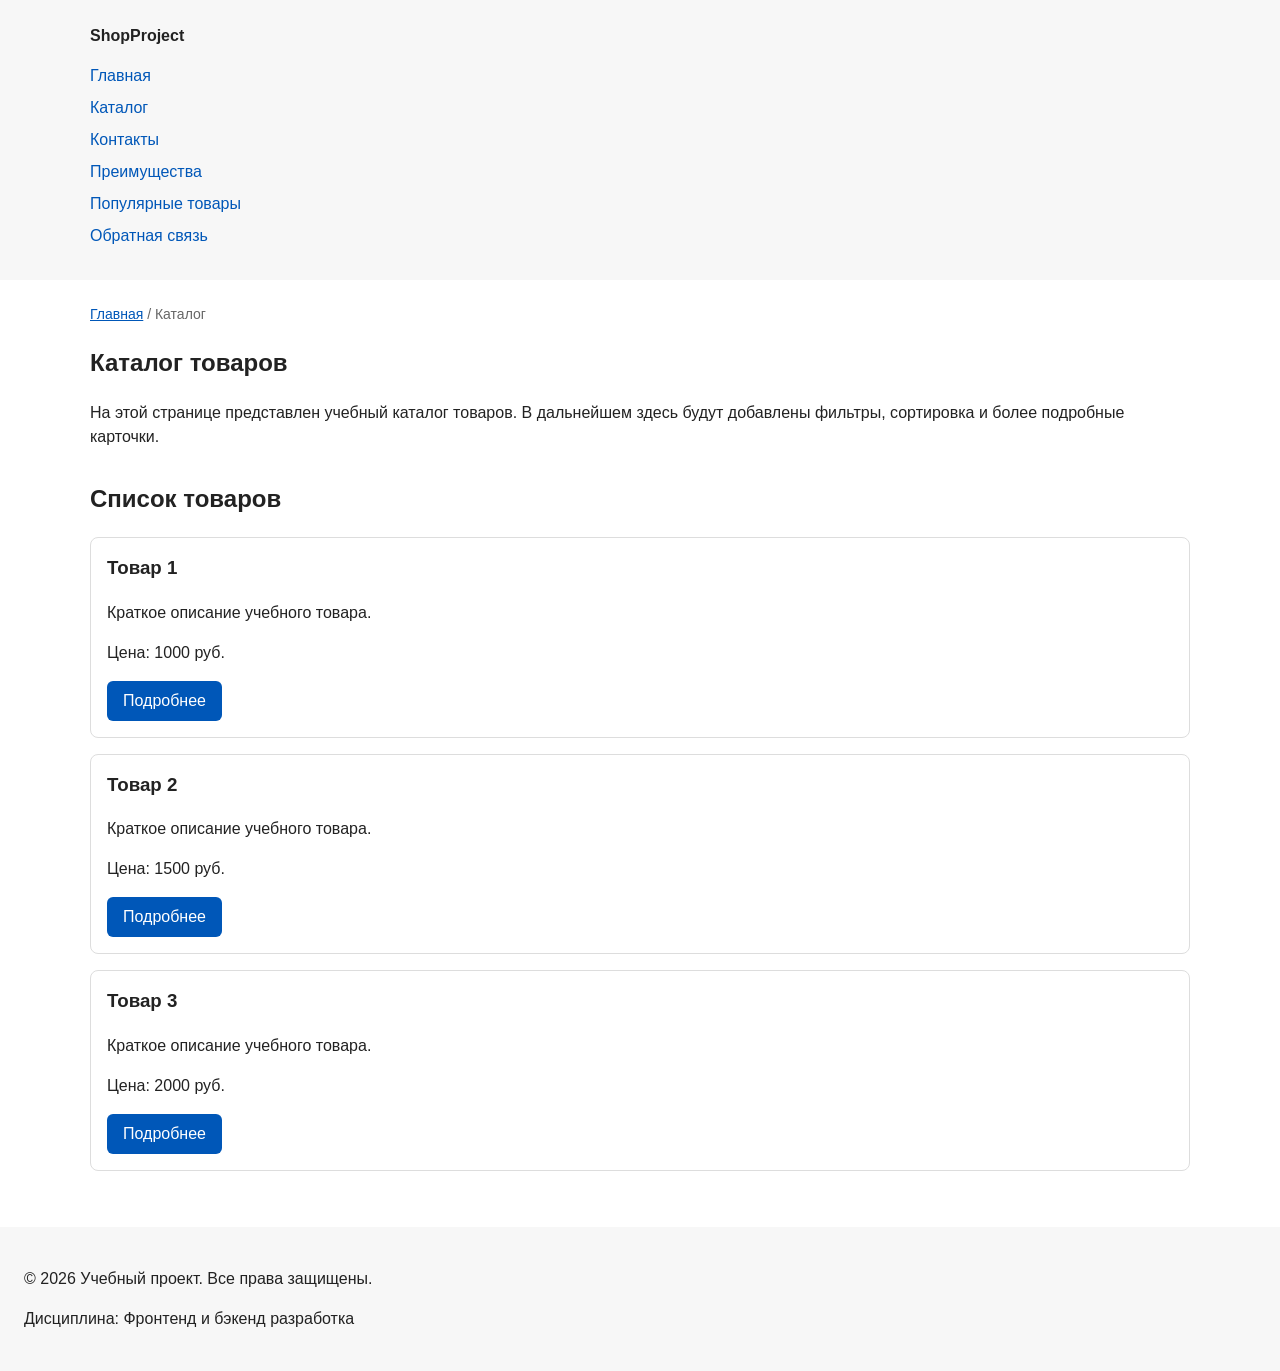
==== catalog.html @ a0bdad2a "feat: add multi-page structure navigation and anchors" ====
<!DOCTYPE html>
<html lang="ru">
<head>
  <meta charset="UTF-8">
  <meta name="viewport" content="width=device-width, initial-scale=1.0">
  <meta name="description" content="Каталог товаров учебного интернет-магазина.">
  <title>Каталог товаров — Учебный интернет-магазин</title>
  <link rel="stylesheet" href="css/style.css">
  <meta property="og:type" content="website">
    <meta property="og:title" content="Учебный интернет-магазин">
    <meta property="og:description" content="Учебный frontend-проект интернет-магазина.">
    <meta property="og:image" content="https://menvika.github.io/kr1-html-css-shop/images/сatalog.jpg">
</head>
<body>
  <header>

    <div class="site-header">
      <a class="site-logo" href="index.html">ShopProject</a>

      <nav class="site-nav" aria-label="Основная навигация">
        <ul class="site-nav__list">
          <li><a href="index.html">Главная</a></li>
          <li><a href="catalog.html">Каталог</a></li>
          <li><a href="contacts.html">Контакты</a></li>
          <li><a href="index.html#advantages">Преимущества</a></li>
          <li><a href="index.html#popular">Популярные товары</a></li>
          <li><a href="index.html#contacts">Обратная связь</a></li>
        </ul>
      </nav>
    </div>
  </header>

  <main>
    <nav class="breadcrumbs" aria-label="Хлебные крошки">
      <a href="index.html">Главная</a>
      <span>Каталог</span>
    </nav>

    <section class="section">
      <h1>Каталог товаров</h1>
      <p>
        На этой странице представлен учебный каталог товаров.
        В дальнейшем здесь будут добавлены фильтры, сортировка и более
        подробные карточки.
      </p>
    </section>

    <section class="section">
      <h2>Список товаров</h2>

      <article class="product-card">
        <h3>Товар 1</h3>
        <p>Краткое описание учебного товара.</p>
        <p>Цена: 1000 руб.</p>
        <a class="button" href="index.html#popular">Подробнее</a>
      </article>

      <article class="product-card">
        <h3>Товар 2</h3>
        <p>Краткое описание учебного товара.</p>
        <p>Цена: 1500 руб.</p>
        <a class="button" href="index.html#popular">Подробнее</a>
      </article>

      <article class="product-card">
        <h3>Товар 3</h3>
        <p>Краткое описание учебного товара.</p>
        <p>Цена: 2000 руб.</p>
        <a class="button" href="index.html#popular">Подробнее</a>
      </article>
    </section>
  </main>

  <footer>
    <p>&copy; 2026 Учебный проект. Все права защищены.</p>
    <p>Дисциплина: Фронтенд и бэкенд разработка</p>
  </footer>
</body>
</html>
---- css/style.css ----
/* ===============================
   1. Переменные проекта
   =============================== */
:root {
  /* Основные цвета проекта */
  --color-bg: #ffffff;
  --color-text: #222222;
  --color-muted: #666666;
  --color-primary: #0057b8;
  --color-primary-dark: #003f86;
  --color-border: #dddddd;
  --color-surface: #f7f7f7;
  --color-surface-accent: #eef5ff;
  --color-danger: #b00020;
  --color-success: #168a2f;
  --color-success-bg: #eefaf0;
  --color-white: #ffffff;

  /* Отступы */
  --space-xs: 4px;
  --space-sm: 8px;
  --space-md: 16px;
  --space-lg: 24px;
  --space-xl: 32px;

  /* Скругления */
  --radius-sm: 6px;
  --radius-md: 8px;
  --radius-lg: 12px;

  /* Размеры */
  --container-width: 1100px;
}

/* ===============================
   2. Базовые стили
   =============================== */

* {
  box-sizing: border-box;
}

body {
  margin: 0;
  font-family: Arial, sans-serif;
  line-height: 1.5;
  color: var(--color-text);
  background-color: var(--color-bg);
}

/* ===============================
   3. Общие элементы интерфейса
   =============================== */

a {
  color: var(--color-primary);
}

a:hover {
  color: var(--color-primary-dark);
}

a:focus-visible {
  outline: 2px solid var(--color-primary);
  outline-offset: 3px;
}

/* ===============================
   4. Компоненты страницы
   =============================== */

.hero {
  max-width: var(--container-width);
  margin: 0 auto var(--space-xl);
  padding: var(--space-xl) var(--space-lg);
  background-color: var(--color-surface-accent);
  border-radius: var(--radius-lg);
}

.section {
  max-width: var(--container-width);
  margin: 0 auto var(--space-xl);
}

.section h2 {
  margin-top: 0;
}

/* ===============================
   5. Форма и модальное окно
   =============================== */

.order-dialog {
  width: min(100% - 32px, 560px);
  padding: var(--space-lg);
  border: none;
  border-radius: var(--radius-lg);
}

.order-dialog::backdrop {
  background-color: rgba(0, 0, 0, 0.5);
}

.form-field {
  margin-bottom: var(--space-md);
}

.form-field label {
  display: block;
  margin-bottom: var(--space-xs);
}

.form-field input,
.form-field select,
.form-field textarea {
  width: 100%;
  padding: 10px 12px;
  border: 1px solid var(--color-border);
  border-radius: var(--radius-sm);
  font: inherit;
}

.form-field input[type="checkbox"] {
  width: auto;
}

.form-field small {
  display: block;
  margin-top: var(--space-xs);
  color: var(--color-muted);
}

* {
  box-sizing: border-box;
}

header,
main,
footer {
  padding: var(--space-lg);
}

header {
  background-color: var(--color-surface);
}

footer {
  background-color: var(--color-surface);
}

/*
  Ограничиваем ширину содержимого шапки,
  чтобы оно не растягивалось слишком сильно на широких экранах.
*/
.site-header {
  max-width: 1100px;
  margin: 0 auto;
}

/*
  Оформляем текстовый логотип.
*/
.site-logo {
  font-weight: bold;
  text-decoration: none;
  color: #222222;
}

/*
  Убираем стандартные отступы и маркеры списка навигации.
*/
.site-nav__list {
  padding: 0;
  margin: 16px 0 0;
  list-style: none;
}

/*
  Добавляем расстояние между пунктами меню.
*/
.site-nav__list li {
  margin-bottom: 8px;
}

/*
  Оформляем ссылки меню.
*/
.site-nav__list a {
  color: #0057b8;
  text-decoration: none;
}

/*
  При наведении мыши подчёркиваем ссылку.
  Подробно состояния интерфейса будут рассмотрены в практической работе 1.7.
*/
.site-nav__list a:hover {
  text-decoration: underline;
}
/*
  Hero-блок — первый крупный блок страницы.
  Он визуально отделяется от остальных разделов фоном и отступами.
*/
.hero {
  max-width: 1100px;
  margin: 0 auto 32px;
  padding: 32px 20px;
  background-color: #eef5ff;
  border-radius: 12px;
}

/*
  Общий класс для разделов страницы.
*/
.section {
  max-width: 1100px;
  margin: 0 auto 32px;
}

/*
  Убираем лишний верхний отступ у заголовков разделов.
*/
.section h2 {
  margin-top: 0;
}
/*
  Карточка товара — самостоятельный блок.
  На следующих занятиях карточки будут доработаны и выстроены в сетку.
*/
.product-card {
  margin-bottom: var(--space-md);
  padding: var(--space-md);
  border: 1px solid var(--color-border);
  border-radius: var(--radius-md);
  background-color: var(--color-bg);
}

.product-card:hover {
  border-color: var(--color-primary);
}

.product-card h3 {
  margin-top: 0;
}

/*
  Пока это обычная ссылка, но визуально она оформляется как кнопка.
*/
.button {
  display: inline-block;
  padding: var(--space-sm) var(--space-md);
  color: var(--color-white);
  background-color: var(--color-primary);
  text-decoration: none;
  border: none;
  border-radius: var(--radius-sm);
  cursor: pointer;
}

.button:hover {
  background-color: var(--color-primary-dark);
}

.button:focus-visible {
  outline: 2px solid var(--color-primary);
  outline-offset: 3px;
}

.button:disabled {
  opacity: 0.6;
  cursor: not-allowed;
}

/*
  Дополнительный информационный блок.
*/
.aside-info {
  max-width: var(--container-width);
  margin: 0 auto var(--space-xl);
  padding: var(--space-md);
  border-left: 4px solid var(--color-primary);
  background-color: var(--color-surface);
}


/*
  Видимый фокус для клавиатурной навигации.
*/
.form-field input:hover,
.form-field select:hover,
.form-field textarea:hover {
  border-color: var(--color-primary);
}

.form-field input:focus-visible,
.form-field select:focus-visible,
.form-field textarea:focus-visible,
.form-actions button:focus-visible {
  outline: 2px solid var(--color-primary);
  outline-offset: 3px;
}

[aria-invalid="true"] {
  border-color: var(--color-danger);
}

/*
  Кнопки формы.
*/
.form-actions {
  display: flex;
  gap: 12px;
  margin-top: 20px;
}

/*
  Сообщение об успешной отправке.
*/
.success-message {
  max-width: var(--container-width);
  margin: var(--space-lg) auto;
  padding: var(--space-md);
  border-left: 4px solid var(--color-success);
  background-color: var(--color-success-bg);
}
.breadcrumbs {
  max-width: var(--container-width);
  margin: 0 auto var(--space-md);
  font-size: 14px;
  color: var(--color-muted);
}

.breadcrumbs a {
  color: var(--color-primary);
}

.breadcrumbs span::before {
  content: " / ";
  color: var(--color-muted);
}
html {
  scroll-behavior: smooth;
}
:target {
  outline: 2px dashed var(--color-primary);
  outline-offset: 4px;
}
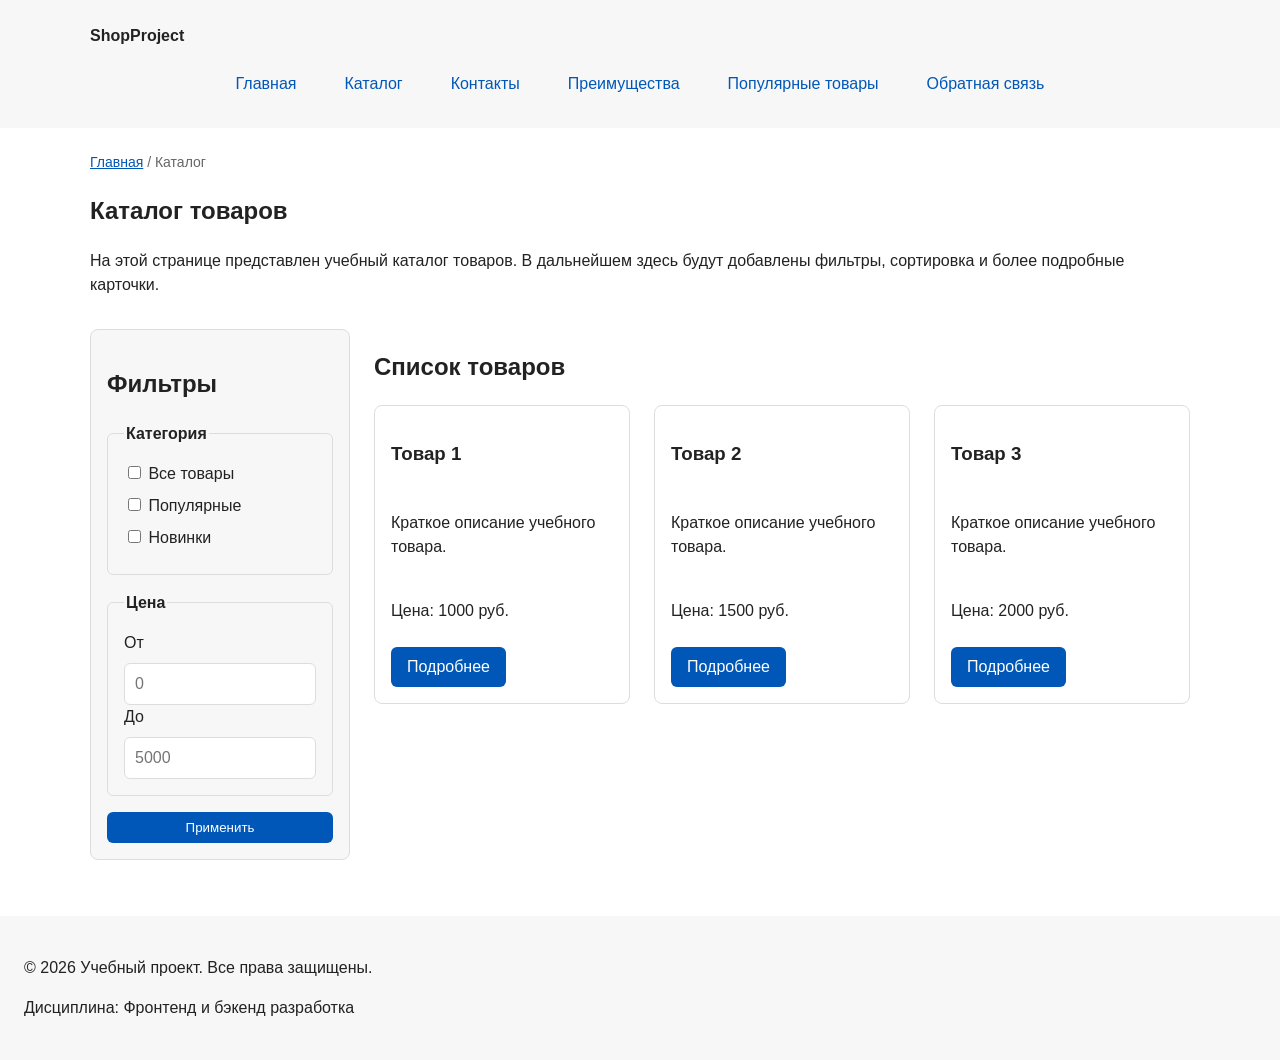
==== commit 961ada34: "feat: add flex navigation and grid catalog layout" ====
--- a/catalog.html
+++ b/catalog.html
@@ -7,13 +7,12 @@
   <title>Каталог товаров — Учебный интернет-магазин</title>
   <link rel="stylesheet" href="css/style.css">
   <meta property="og:type" content="website">
-    <meta property="og:title" content="Учебный интернет-магазин">
-    <meta property="og:description" content="Учебный frontend-проект интернет-магазина.">
-    <meta property="og:image" content="https://menvika.github.io/kr1-html-css-shop/images/сatalog.jpg">
+  <meta property="og:title" content="Учебный интернет-магазин">
+  <meta property="og:description" content="Учебный frontend-проект интернет-магазина.">
+  <meta property="og:image" content="https://menvika.github.io/kr1-html-css-shop/images/сatalog.jpg">
 </head>
 <body>
   <header>
-
     <div class="site-header">
       <a class="site-logo" href="index.html">ShopProject</a>
 
@@ -45,29 +44,70 @@
       </p>
     </section>
 
-    <section class="section">
-      <h2>Список товаров</h2>
+    <section class="catalog-layout">
+      <aside class="catalog-filters">
+        <h2>Фильтры</h2>
 
-      <article class="product-card">
-        <h3>Товар 1</h3>
-        <p>Краткое описание учебного товара.</p>
-        <p>Цена: 1000 руб.</p>
-        <a class="button" href="index.html#popular">Подробнее</a>
-      </article>
+        <form class="filters-form" action="#" method="get">
+          <fieldset>
+            <legend>Категория</legend>
 
-      <article class="product-card">
-        <h3>Товар 2</h3>
-        <p>Краткое описание учебного товара.</p>
-        <p>Цена: 1500 руб.</p>
-        <a class="button" href="index.html#popular">Подробнее</a>
-      </article>
+            <label>
+              <input type="checkbox" name="category" value="all">
+              Все товары
+            </label>
 
-      <article class="product-card">
-        <h3>Товар 3</h3>
-        <p>Краткое описание учебного товара.</p>
-        <p>Цена: 2000 руб.</p>
-        <a class="button" href="index.html#popular">Подробнее</a>
-      </article>
+            <label>
+              <input type="checkbox" name="category" value="popular">
+              Популярные
+            </label>
+
+            <label>
+              <input type="checkbox" name="category" value="new">
+              Новинки
+            </label>
+          </fieldset>
+
+          <fieldset>
+            <legend>Цена</legend>
+
+            <label for="price-from">От</label>
+            <input id="price-from" name="price-from" type="number" min="0" placeholder="0">
+
+            <label for="price-to">До</label>
+            <input id="price-to" name="price-to" type="number" min="0" placeholder="5000">
+          </fieldset>
+
+          <button class="button" type="submit">Применить</button>
+        </form>
+      </aside>
+
+      <section class="catalog-products">
+        <h2>Список товаров</h2>
+
+        <div class="products-grid">
+          <article class="product-card">
+            <h3>Товар 1</h3>
+            <p>Краткое описание учебного товара.</p>
+            <p>Цена: 1000 руб.</p>
+            <a class="button" href="index.html#popular">Подробнее</a>
+          </article>
+
+          <article class="product-card">
+            <h3>Товар 2</h3>
+            <p>Краткое описание учебного товара.</p>
+            <p>Цена: 1500 руб.</p>
+            <a class="button" href="index.html#popular">Подробнее</a>
+          </article>
+
+          <article class="product-card">
+            <h3>Товар 3</h3>
+            <p>Краткое описание учебного товара.</p>
+            <p>Цена: 2000 руб.</p>
+            <a class="button" href="index.html#popular">Подробнее</a>
+          </article>
+        </div>
+      </section>
     </section>
   </main>
 
@@ -76,4 +116,4 @@
     <p>Дисциплина: Фронтенд и бэкенд разработка</p>
   </footer>
 </body>
-</html>
+</html>
--- a/css/style.css
+++ b/css/style.css
@@ -170,24 +170,27 @@
   Убираем стандартные отступы и маркеры списка навигации.
 */
 .site-nav__list {
+  display: flex;
+  flex-wrap: wrap;
+  justify-content: center;
+  align-items: center;
+  gap: var(--space-md);
   padding: 0;
-  margin: 16px 0 0;
+  margin: var(--space-md) 0 0;
   list-style: none;
 }
 
-/*
-  Добавляем расстояние между пунктами меню.
-*/
-.site-nav__list li {
-  margin-bottom: 8px;
-}
-
-/*
-  Оформляем ссылки меню.
-*/
 .site-nav__list a {
-  color: #0057b8;
+  display: inline-block;
+  padding: var(--space-sm) var(--space-md);
+  color: var(--color-primary);
   text-decoration: none;
+  border-radius: var(--radius-sm);
+}
+
+.site-nav__list a:hover {
+  color: var(--color-white);
+  background-color: var(--color-primary);
 }
 
 /*
@@ -225,22 +228,21 @@
 }
 /*
   Карточка товара — самостоятельный блок.
-  На следующих занятиях карточки будут доработаны и выстроены в сетку.
 */
 .product-card {
-  margin-bottom: var(--space-md);
+  display: flex;
+  flex-direction: column;
+  gap: var(--space-sm);
+  margin-bottom: 0;
   padding: var(--space-md);
   border: 1px solid var(--color-border);
   border-radius: var(--radius-md);
   background-color: var(--color-bg);
 }
 
-.product-card:hover {
-  border-color: var(--color-primary);
-}
-
-.product-card h3 {
-  margin-top: 0;
+.product-card .button {
+  margin-top: auto;
+  align-self: flex-start;
 }
 
 /*
@@ -345,6 +347,57 @@
   outline: 2px dashed var(--color-primary);
   outline-offset: 4px;
 }
-
-
-
+.products-grid {
+  display: grid;
+  grid-template-columns: repeat(3, 1fr);
+  gap: var(--space-lg);
+}
+.catalog-layout {
+  max-width: var(--container-width);
+  margin: 0 auto var(--space-xl);
+  display: grid;
+  grid-template-columns: 260px 1fr;
+  grid-template-areas: "filters products";
+  gap: var(--space-lg);
+}
+
+.catalog-filters {
+  grid-area: filters;
+  padding: var(--space-md);
+  border: 1px solid var(--color-border);
+  border-radius: var(--radius-md);
+  background-color: var(--color-surface);
+}
+
+.catalog-products {
+  grid-area: products;
+}
+
+.filters-form {
+  display: grid;
+  gap: var(--space-md);
+}
+
+.filters-form fieldset {
+  margin: 0;
+  padding: var(--space-md);
+  border: 1px solid var(--color-border);
+  border-radius: var(--radius-sm);
+}
+
+.filters-form legend {
+  font-weight: 700;
+}
+
+.filters-form label {
+  display: block;
+  margin-bottom: var(--space-sm);
+}
+
+.filters-form input[type="number"] {
+  width: 100%;
+  padding: 8px 10px;
+  border: 1px solid var(--color-border);
+  border-radius: var(--radius-sm);
+  font: inherit;
+}
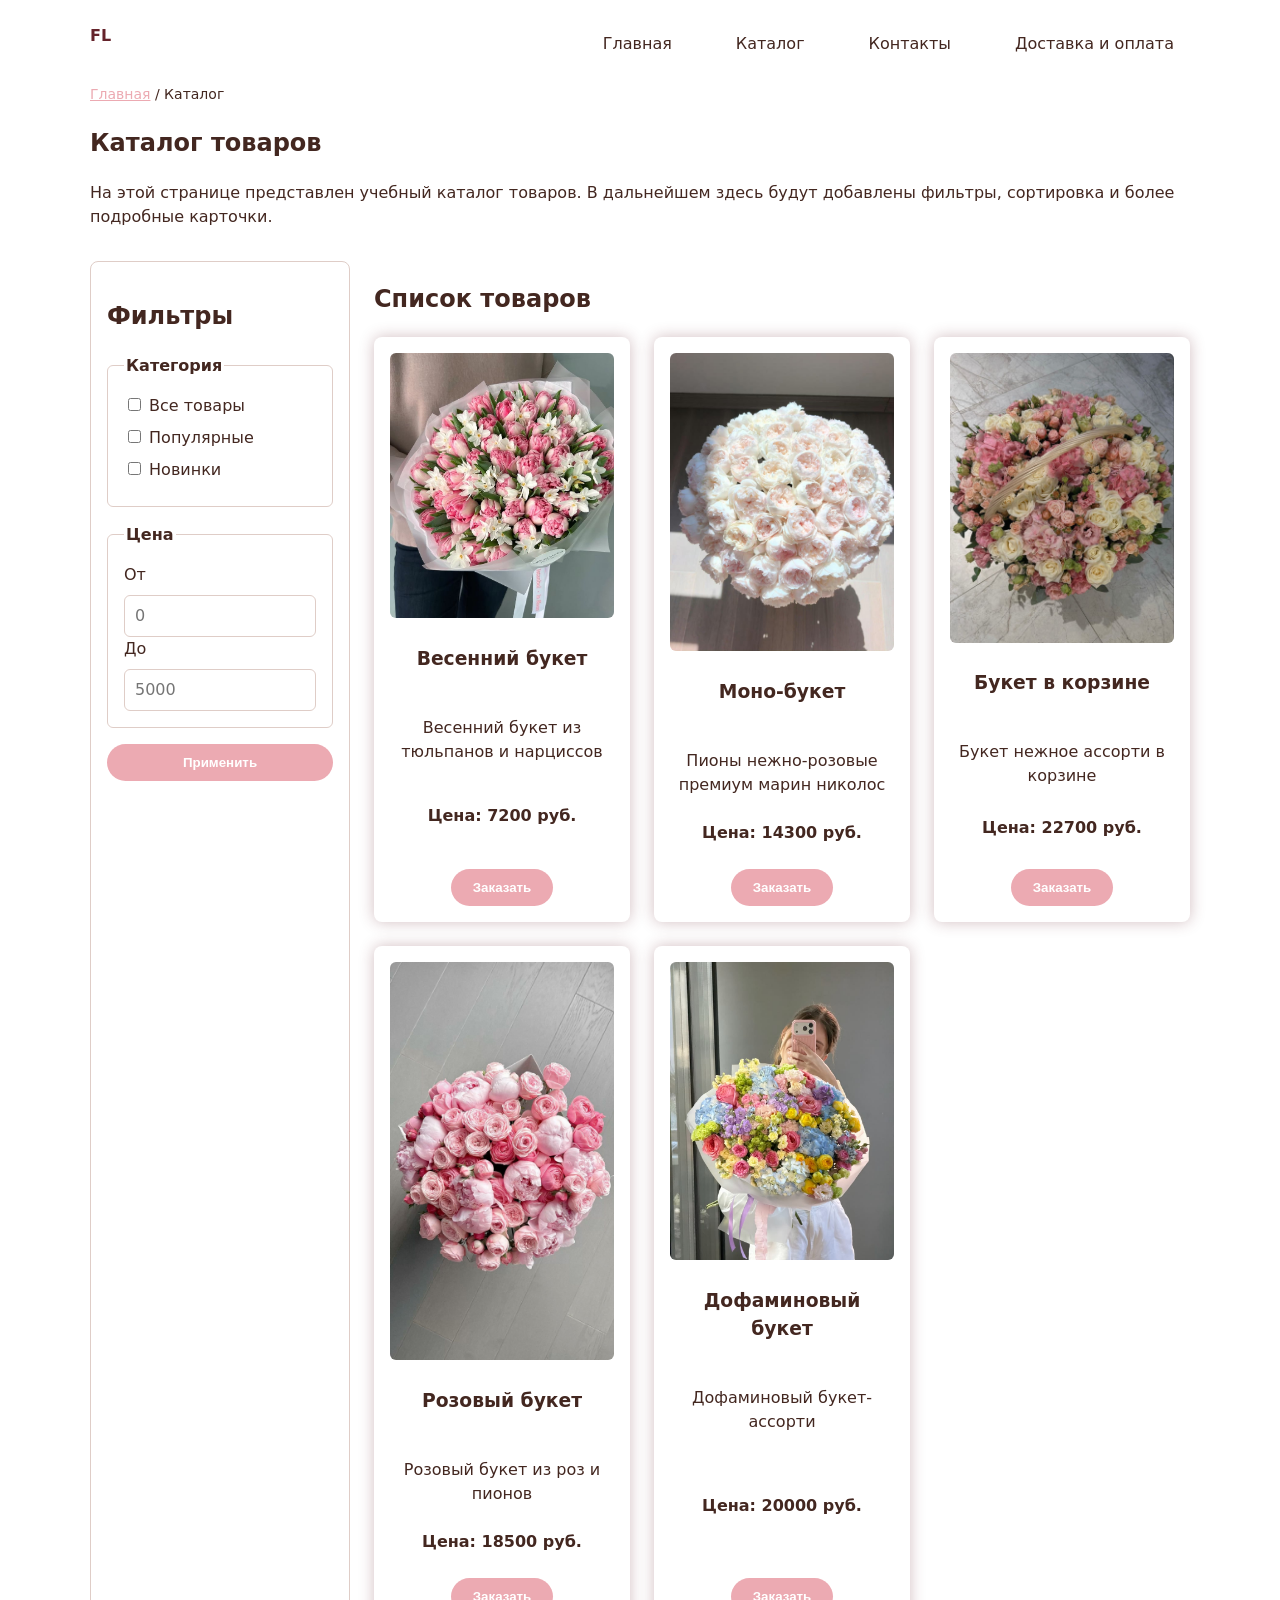
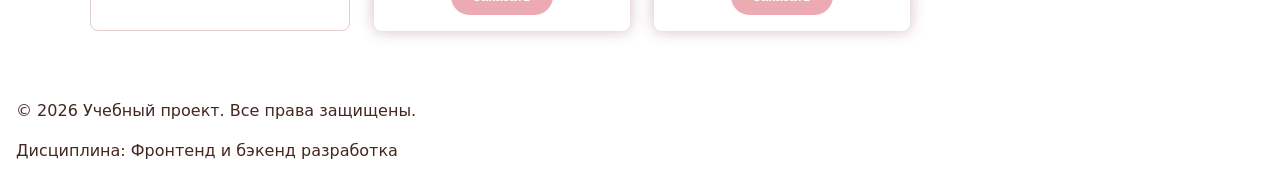
==== commit 91ef1b23: "1 часть дополнений к проекту" ====
--- a/catalog.html
+++ b/catalog.html
@@ -14,19 +14,16 @@
 <body>
   <header>
     <div class="site-header">
-      <a class="site-logo" href="index.html">ShopProject</a>
-
-      <nav class="site-nav" aria-label="Основная навигация">
-        <ul class="site-nav__list">
-          <li><a href="index.html">Главная</a></li>
-          <li><a href="catalog.html">Каталог</a></li>
-          <li><a href="contacts.html">Контакты</a></li>
-          <li><a href="index.html#advantages">Преимущества</a></li>
-          <li><a href="index.html#popular">Популярные товары</a></li>
-          <li><a href="index.html#contacts">Обратная связь</a></li>
-        </ul>
-      </nav>
-    </div>
+        <nav class="site-nav" aria-label="Основная навигация">
+          <a class="site-logo" href="index.html">FL</a>
+          <ul class="site-nav__list">  
+            <li><a href="index.html">Главная</a></li>
+            <li><a href="catalog.html">Каталог</a></li>
+            <li><a href="contacts.html">Контакты</a></li>
+            <li><a href="dostav.html">Доставка и оплата</a></li>
+          </ul>
+        </nav>
+      </div>
   </header>
 
   <main>
@@ -87,24 +84,53 @@
 
         <div class="products-grid">
           <article class="product-card">
-            <h3>Товар 1</h3>
-            <p>Краткое описание учебного товара.</p>
-            <p>Цена: 1000 руб.</p>
-            <a class="button" href="index.html#popular">Подробнее</a>
+            <img src="images/fl1.jpg" class="product-card__image">
+            <h3>Весенний букет</h3>
+            <p>Весенний букет из тюльпанов и нарциссов</p>
+            <p class="product-price">Цена: 7200 руб.</p>
+            <button class="button product-card__button" type="button" data-product="Товар 1">
+              Заказать
+            </button>
           </article>
 
           <article class="product-card">
-            <h3>Товар 2</h3>
-            <p>Краткое описание учебного товара.</p>
-            <p>Цена: 1500 руб.</p>
-            <a class="button" href="index.html#popular">Подробнее</a>
+            <img src="images/fl2.jpg" class="product-card__image">
+            <h3>Моно-букет</h3>
+            <p>Пионы нежно-розовые премиум марин николос</p>
+            <p class="product-price">Цена: 14300 руб.</p>
+            <button class="button product-card__button" type="button" data-product="Товар 2">
+              Заказать
+            </button>
           </article>
 
           <article class="product-card">
-            <h3>Товар 3</h3>
-            <p>Краткое описание учебного товара.</p>
-            <p>Цена: 2000 руб.</p>
-            <a class="button" href="index.html#popular">Подробнее</a>
+            <img src="images/fl3.jpg" class="product-card__image">
+            <h3>Букет в  корзине</h3>
+            <p>Букет нежное ассорти в корзине</p>
+            <p class="product-price">Цена: 22700 руб.</p>
+            <button class="button product-card__button" type="button" data-product="Товар 3">
+              Заказать
+            </button>
+          </article>
+
+          <article class="product-card">
+            <img src="images/fl4.jpg" class="product-card__image">
+            <h3>Розовый букет</h3>
+            <p>Розовый букет из роз и пионов</p>
+            <p class="product-price">Цена: 18500 руб.</p>
+            <button class="button product-card__button" type="button" data-product="Товар 4">
+              Заказать
+            </button>
+          </article>
+
+          <article class="product-card">
+            <img src="images/fl5.jpg" class="product-card__image">
+            <h3>Дофаминовый букет</h3>
+            <p>Дофаминовый букет-ассорти</p>
+            <p class="product-price">Цена: 20000 руб.</p>
+            <button class="button product-card__button" type="button" data-product="Товар 3">
+              Заказать
+            </button>
           </article>
         </div>
       </section>
--- a/css/style.css
+++ b/css/style.css
@@ -1,20 +1,23 @@
+
 /* ===============================
    1. Переменные проекта
    =============================== */
+
 :root {
   /* Основные цвета проекта */
   --color-bg: #ffffff;
-  --color-text: #222222;
-  --color-muted: #666666;
-  --color-primary: #0057b8;
-  --color-primary-dark: #003f86;
-  --color-border: #dddddd;
-  --color-surface: #f7f7f7;
+  --color-text: #432720;
+  --color-black: #000000;
+  --color-primary: #ecaab2;
+  --color-primary-dark: #65232b;
+  --color-border: #dfcdc7;
+  --color-surface: #ffffff;
   --color-surface-accent: #eef5ff;
-  --color-danger: #b00020;
-  --color-success: #168a2f;
+  --color-danger: #7e212c;
+  --color-success: #4cab60;
   --color-success-bg: #eefaf0;
   --color-white: #ffffff;
+  --color-ivory: #f8e5d7;
 
   /* Отступы */
   --space-xs: 4px;
@@ -32,6 +35,7 @@
   --container-width: 1100px;
 }
 
+
 /* ===============================
    2. Базовые стили
    =============================== */
@@ -42,12 +46,18 @@
 
 body {
   margin: 0;
-  font-family: Arial, sans-serif;
+  font-family: 'Montserrat', system-ui, -apple-system, 'Segoe UI', Roboto,
+    'Helvetica Neue', Arial, sans-serif;
   line-height: 1.5;
   color: var(--color-text);
   background-color: var(--color-bg);
 }
 
+html {
+  scroll-behavior: smooth;
+}
+
+
 /* ===============================
    3. Общие элементы интерфейса
    =============================== */
@@ -65,17 +75,252 @@
   outline-offset: 3px;
 }
 
-/* ===============================
-   4. Компоненты страницы
+
+/* ===============================
+   4. Шапка сайта
+   =============================== */
+
+header,
+footer {
+  padding: var(--space-md);
+}
+
+header {
+  background-color: var(--color-surface);
+}
+
+footer {
+  background-color: var(--color-surface);
+}
+
+.site-header {
+  max-width: 1100px;
+  margin: 0 auto;
+}
+
+.site-logo {
+  font-weight: bold;
+  text-decoration: none;
+  color: var(--color-primary-dark);
+  float: left;
+}
+
+.site-nav__list {
+  display: flex;
+  flex-wrap: wrap;
+  justify-content: right;
+  align-items: center;
+  gap: var(--space-xl);
+  padding: 0;
+  margin: var(--space-sm) 0 0;
+  list-style: none;
+}
+
+.site-nav__list a {
+  display: inline-block;
+  padding: var(--space-sm) var(--space-md);
+  color: var(--color-text);
+  text-decoration: none;
+  border-radius: var(--radius-sm);
+}
+
+.site-nav__list a:hover {
+  color: var(--color-primary-dark);
+  background-color: var(--color-white);
+}
+
+
+/* ===============================
+   5. Основной контент
+   =============================== */
+
+main {
+  padding: var(--space-xs);
+}
+
+
+/* ===============================
+   6. Hero-блок с фотографией
    =============================== */
 
 .hero {
   max-width: var(--container-width);
   margin: 0 auto var(--space-xl);
-  padding: var(--space-xl) var(--space-lg);
-  background-color: var(--color-surface-accent);
+  padding: 0;
   border-radius: var(--radius-lg);
 }
+.hero-title {
+  font-weight: bold;
+}
+.hero-links {
+  margin-top: var(--space-md);
+}
+
+.hero-image {
+  position: relative;
+  max-width: var(--container-width);
+  min-height: clamp(320px, 45vh, 600px);
+  background-image: url('../images/flowers.jpg');
+  background-repeat: no-repeat;
+  background-position: center;
+  background-size: cover;
+  border-radius: var(--radius-lg);
+  display: flex;
+  align-items: center;
+  justify-content: flex-start;
+  padding: clamp(12px, 4vw, var(--space-xl));
+  overflow: hidden;
+}
+
+/* Затемнение фотографии */
+.hero-image::before {
+  content: "";
+  position: absolute;
+  inset: 0;
+
+  background: linear-gradient(
+    90deg,
+    rgba(67, 39, 32, 0.55) 0%,
+    rgba(67, 39, 32, 0.25) 45%,
+    rgba(67, 39, 32, 0.05) 100%
+  );
+
+  border-radius: var(--radius-lg);
+}
+
+
+/* ===============================
+   7. Текст на фотографии
+   =============================== */
+
+.hero-content {
+  position: relative;
+  z-index: 1;
+  max-width: clamp(220px, 45%, 560px);
+  padding: clamp(12px, 3vw, 32px);
+
+  text-align: left;
+  color: var(--color-white);
+
+  background: rgba(67, 39, 32, 0.65);
+
+  backdrop-filter: blur(6px);
+
+  border-left: 4px solid var(--color-primary);
+  border-radius: 0 var(--radius-lg) var(--radius-lg) 0;
+
+  box-shadow: 0 12px 35px rgba(0, 0, 0, 0.2);
+}
+
+.hero-content h1 {
+  margin: 0 0 16px;
+
+  font-size: 42px;
+  line-height: 1.15;
+  font-weight: 700;
+}
+
+.hero-content p {
+  margin: 0 0 20px;
+
+  font-size: 16px;
+  line-height: 1.6;
+
+  color: rgba(255, 255, 255, 0.9);
+}
+
+/* Paragraph inside the positioned hero description (if used) */
+.hero-desc p {
+  margin: 0;
+  line-height: 1.35;
+  font-size: clamp(13px, 1.1vw, 15px);
+}
+
+
+/* Навигационные ссылки на фотографии */
+
+.hero-content ul {
+  display: flex;
+  flex-wrap: wrap;
+
+  gap: 8px;
+
+  padding: 0;
+  margin: 0 0 20px;
+
+  list-style: none;
+}
+
+.hero-content li {
+  margin: 0;
+}
+
+.hero-content li a {
+  display: inline-block;
+
+  padding: 7px 12px;
+
+  color: var(--color-white);
+  background: rgba(255, 255, 255, 0.15);
+
+  border: 1px solid rgba(255, 255, 255, 0.3);
+  border-radius: 20px;
+
+  text-decoration: none;
+  font-size: 13px;
+
+  transition: 0.2s;
+}
+
+.hero-content li a:hover {
+  background: var(--color-primary);
+  color: var(--color-white);
+}
+
+
+/* ===============================
+   8. Кнопка
+   =============================== */
+
+.button {
+  display: inline-block;
+
+  padding: 11px 22px;
+
+  color: var(--color-white);
+  background-color: var(--color-primary);
+
+  text-decoration: none;
+
+  border: none;
+  border-radius: 20px;
+
+  cursor: pointer;
+
+  font-weight: 600;
+
+  transition: 0.2s;
+}
+
+.button:hover {
+  background-color: var(--color-primary-dark);
+  color: var(--color-white);
+}
+
+.button:focus-visible {
+  outline: 2px solid var(--color-primary);
+  outline-offset: 3px;
+}
+
+.button:disabled {
+  opacity: 0.6;
+  cursor: not-allowed;
+}
+
+
+/* ===============================
+   9. Общие разделы
+   =============================== */
 
 .section {
   max-width: var(--container-width);
@@ -86,13 +331,154 @@
   margin-top: 0;
 }
 
-/* ===============================
-   5. Форма и модальное окно
+/* Стили для списка преимуществ: кастомные круглые маркеры */
+.advantages-list {
+  list-style: none;
+  padding: 0;
+  margin: 0;
+  font-size: large;
+}
+
+.advantages-list li {
+  position: relative;
+  padding-left: 28px;
+  margin-bottom: var(--space-sm);
+}
+
+.advantages-list li::before {
+  content: "";
+  position: absolute;
+  left: 0;
+  top: 50%;
+  transform: translateY(-50%);
+  width: 12px;
+  height: 12px;
+  border-radius: 50%;
+  background: var(--color-primary);
+  box-shadow: 0 2px 6px rgba(102, 34, 40, 0.18);
+}
+
+
+/* ===============================
+   10. Карточки товаров
+   =============================== */
+
+.product-card {
+  display: flex;
+  flex-direction: column;
+
+  gap: var(--space-sm);
+
+  margin-bottom: 0;
+  padding: var(--space-md);
+
+  border-radius: var(--radius-md);
+
+  box-shadow: 0 0 15px #65232b4b;
+
+  background-color: var(--color-bg);
+
+  text-align: center;
+}
+.product-price {
+  font-weight: bold;
+  margin-top: auto;
+}
+
+.product-card .button {
+  margin-top: auto;
+  align-self: center;
+  text-align: center;
+  font-weight: bold;
+}
+
+
+/* ===============================
+   11. Сетка товаров
+   =============================== */
+
+.products-grid {
+  display: grid;
+  grid-template-columns: repeat(3, 1fr);
+  gap: var(--space-lg);
+}
+
+/* ===============================
+   11.1. Изображения — адаптивность и обрезка
+   =============================== */
+
+/* Общие правила для всех img */
+img {
+  max-width: 100%;
+  height: auto;
+  display: block;
+}
+
+/* Для картинок карточек товаров: фиксированная область с обрезкой */
+.product-card img {
+  width: 100%;
+  height: 220px;
+  object-fit: cover;
+  border-radius: calc(var(--radius-md) - 2px);
+}
+
+/* Для миниатюр в каталоге */
+.catalog-products img,
+.catalog-filters img {
+  width: 100%;
+  height: auto;
+  object-fit: cover;
+}
+
+/* Если на hero используется <img> вместо background-image */
+.hero-image img {
+  width: 100%;
+  height: 100%;
+  object-fit: cover;
+  display: block;
+}
+
+@media (max-width: 900px) {
+  .product-card img {
+    height: 180px;
+  }
+}
+
+@media (max-width: 600px) {
+  .product-card img {
+    height: 160px;
+  }
+  .products-grid {
+    grid-template-columns: 1fr;
+  }
+}
+
+
+/* ===============================
+   12. Дополнительный информационный блок
+   =============================== */
+
+.aside-info {
+  max-width: var(--container-width);
+
+  margin: 0 auto var(--space-xl);
+  padding: var(--space-md);
+
+  border-left: 4px solid var(--color-primary);
+
+  background-color: var(--color-surface);
+}
+
+
+/* ===============================
+   13. Форма
    =============================== */
 
 .order-dialog {
   width: min(100% - 32px, 560px);
+
   padding: var(--space-lg);
+
   border: none;
   border-radius: var(--radius-lg);
 }
@@ -114,9 +500,12 @@
 .form-field select,
 .form-field textarea {
   width: 100%;
+
   padding: 10px 12px;
+
   border: 1px solid var(--color-border);
   border-radius: var(--radius-sm);
+
   font: inherit;
 }
 
@@ -126,168 +515,17 @@
 
 .form-field small {
   display: block;
+
   margin-top: var(--space-xs);
-  color: var(--color-muted);
-}
-
-* {
-  box-sizing: border-box;
-}
-
-header,
-main,
-footer {
-  padding: var(--space-lg);
-}
-
-header {
-  background-color: var(--color-surface);
-}
-
-footer {
-  background-color: var(--color-surface);
-}
-
-/*
-  Ограничиваем ширину содержимого шапки,
-  чтобы оно не растягивалось слишком сильно на широких экранах.
-*/
-.site-header {
-  max-width: 1100px;
-  margin: 0 auto;
-}
-
-/*
-  Оформляем текстовый логотип.
-*/
-.site-logo {
-  font-weight: bold;
-  text-decoration: none;
-  color: #222222;
-}
-
-/*
-  Убираем стандартные отступы и маркеры списка навигации.
-*/
-.site-nav__list {
-  display: flex;
-  flex-wrap: wrap;
-  justify-content: center;
-  align-items: center;
-  gap: var(--space-md);
-  padding: 0;
-  margin: var(--space-md) 0 0;
-  list-style: none;
-}
-
-.site-nav__list a {
-  display: inline-block;
-  padding: var(--space-sm) var(--space-md);
-  color: var(--color-primary);
-  text-decoration: none;
-  border-radius: var(--radius-sm);
-}
-
-.site-nav__list a:hover {
-  color: var(--color-white);
-  background-color: var(--color-primary);
-}
-
-/*
-  При наведении мыши подчёркиваем ссылку.
-  Подробно состояния интерфейса будут рассмотрены в практической работе 1.7.
-*/
-.site-nav__list a:hover {
-  text-decoration: underline;
-}
-/*
-  Hero-блок — первый крупный блок страницы.
-  Он визуально отделяется от остальных разделов фоном и отступами.
-*/
-.hero {
-  max-width: 1100px;
-  margin: 0 auto 32px;
-  padding: 32px 20px;
-  background-color: #eef5ff;
-  border-radius: 12px;
-}
-
-/*
-  Общий класс для разделов страницы.
-*/
-.section {
-  max-width: 1100px;
-  margin: 0 auto 32px;
-}
-
-/*
-  Убираем лишний верхний отступ у заголовков разделов.
-*/
-.section h2 {
-  margin-top: 0;
-}
-/*
-  Карточка товара — самостоятельный блок.
-*/
-.product-card {
-  display: flex;
-  flex-direction: column;
-  gap: var(--space-sm);
-  margin-bottom: 0;
-  padding: var(--space-md);
-  border: 1px solid var(--color-border);
-  border-radius: var(--radius-md);
-  background-color: var(--color-bg);
-}
-
-.product-card .button {
-  margin-top: auto;
-  align-self: flex-start;
-}
-
-/*
-  Пока это обычная ссылка, но визуально она оформляется как кнопка.
-*/
-.button {
-  display: inline-block;
-  padding: var(--space-sm) var(--space-md);
-  color: var(--color-white);
-  background-color: var(--color-primary);
-  text-decoration: none;
-  border: none;
-  border-radius: var(--radius-sm);
-  cursor: pointer;
-}
-
-.button:hover {
-  background-color: var(--color-primary-dark);
-}
-
-.button:focus-visible {
-  outline: 2px solid var(--color-primary);
-  outline-offset: 3px;
-}
-
-.button:disabled {
-  opacity: 0.6;
-  cursor: not-allowed;
-}
-
-/*
-  Дополнительный информационный блок.
-*/
-.aside-info {
-  max-width: var(--container-width);
-  margin: 0 auto var(--space-xl);
-  padding: var(--space-md);
-  border-left: 4px solid var(--color-primary);
-  background-color: var(--color-surface);
-}
-
-
-/*
-  Видимый фокус для клавиатурной навигации.
-*/
+
+  color: var(--color-text);
+}
+
+
+/* ===============================
+   14. Состояния формы
+   =============================== */
+
 .form-field input:hover,
 .form-field select:hover,
 .form-field textarea:hover {
@@ -306,30 +544,46 @@
   border-color: var(--color-danger);
 }
 
-/*
-  Кнопки формы.
-*/
+
+/* ===============================
+   15. Кнопки формы
+   =============================== */
+
 .form-actions {
   display: flex;
   gap: 12px;
+
   margin-top: 20px;
 }
 
-/*
-  Сообщение об успешной отправке.
-*/
+
+/* ===============================
+   16. Сообщение об успешной отправке
+   =============================== */
+
 .success-message {
   max-width: var(--container-width);
+
   margin: var(--space-lg) auto;
   padding: var(--space-md);
+
   border-left: 4px solid var(--color-success);
+
   background-color: var(--color-success-bg);
 }
+
+
+/* ===============================
+   17. Хлебные крошки
+   =============================== */
+
 .breadcrumbs {
   max-width: var(--container-width);
+
   margin: 0 auto var(--space-md);
+
   font-size: 14px;
-  color: var(--color-muted);
+  color: var(--color-text);
 }
 
 .breadcrumbs a {
@@ -338,66 +592,194 @@
 
 .breadcrumbs span::before {
   content: " / ";
-  color: var(--color-muted);
-}
-html {
-  scroll-behavior: smooth;
-}
+  color: var(--color-text);
+}
+
+
+/* ===============================
+   18. Каталог
+   =============================== */
+
+.catalog-layout {
+  max-width: var(--container-width);
+
+  margin: 0 auto var(--space-xl);
+
+  display: grid;
+
+  grid-template-columns: 260px 1fr;
+  grid-template-areas: "filters products";
+
+  gap: var(--space-lg);
+}
+
+.catalog-filters {
+  grid-area: filters;
+
+  padding: var(--space-md);
+
+  border: 1px solid var(--color-border);
+  border-radius: var(--radius-md);
+
+  background-color: var(--color-surface);
+}
+
+.catalog-products {
+  grid-area: products;
+}
+
+
+/* ===============================
+   19. Фильтры каталога
+   =============================== */
+
+.filters-form {
+  display: grid;
+  gap: var(--space-md);
+}
+
+.filters-form fieldset {
+  margin: 0;
+  padding: var(--space-md);
+
+  border: 1px solid var(--color-border);
+  border-radius: var(--radius-sm);
+}
+
+.filters-form legend {
+  font-weight: 700;
+}
+
+.filters-form label {
+  display: block;
+  margin-bottom: var(--space-sm);
+}
+
+.filters-form input[type="number"] {
+  width: 100%;
+
+  padding: 8px 10px;
+
+  border: 1px solid var(--color-border);
+  border-radius: var(--radius-sm);
+
+  font: inherit;
+}
+
+
+/* ===============================
+   20. Якорные ссылки
+   =============================== */
+
 :target {
   outline: 2px dashed var(--color-primary);
   outline-offset: 4px;
 }
-.products-grid {
-  display: grid;
-  grid-template-columns: repeat(3, 1fr);
-  gap: var(--space-lg);
-}
-.catalog-layout {
-  max-width: var(--container-width);
-  margin: 0 auto var(--space-xl);
-  display: grid;
-  grid-template-columns: 260px 1fr;
-  grid-template-areas: "filters products";
-  gap: var(--space-lg);
-}
-
-.catalog-filters {
-  grid-area: filters;
-  padding: var(--space-md);
-  border: 1px solid var(--color-border);
-  border-radius: var(--radius-md);
-  background-color: var(--color-surface);
-}
-
-.catalog-products {
-  grid-area: products;
-}
-
-.filters-form {
-  display: grid;
-  gap: var(--space-md);
-}
-
-.filters-form fieldset {
-  margin: 0;
-  padding: var(--space-md);
-  border: 1px solid var(--color-border);
-  border-radius: var(--radius-sm);
-}
-
-.filters-form legend {
-  font-weight: 700;
-}
-
-.filters-form label {
-  display: block;
-  margin-bottom: var(--space-sm);
-}
-
-.filters-form input[type="number"] {
+
+
+/* ===============================
+   21. Адаптация под телефон
+   =============================== */
+
+@media (max-width: 700px) {
+
+  .hero-image {
+    min-height: 550px;
+
+    padding: var(--space-md);
+
+    align-items: flex-end;
+  }
+
+  .hero-content {
+    width: 100%;
+    max-width: 100%;
+
+    padding: 24px;
+
+    border-left: none;
+    border-top: 4px solid var(--color-primary);
+
+    border-radius: var(--radius-lg);
+  }
+
+  .hero-content h1 {
+    font-size: 30px;
+  }
+
+  .hero-content p {
+    font-size: 14px;
+  }
+
+  .hero-content ul {
+    flex-direction: column;
+    align-items: flex-start;
+  }
+
+  .products-grid {
+    grid-template-columns: 1fr;
+  }
+
+  .catalog-layout {
+    grid-template-columns: 1fr;
+    grid-template-areas:
+      "filters"
+      "products";
+  }
+
+  .site-nav__list {
+    justify-content: center;
+    gap: var(--space-sm);
+  }
+}
+
+.services-table {
   width: 100%;
-  padding: 8px 10px;
-  border: 1px solid var(--color-border);
-  border-radius: var(--radius-sm);
-  font: inherit;
-}
+  border-collapse: collapse;
+  margin-top: var(--space-lg);
+  background: var(--color-surface);
+  border-radius: var(--radius-lg);
+  overflow: hidden;
+  box-shadow: 0 6px 20px rgba(67, 39, 32, 0.08);
+}
+
+.services-table th,
+.services-table td {
+  padding: 16px 18px;
+  text-align: left;
+  border-bottom: 1px solid var(--color-border);
+}
+
+.services-table th {
+  background: var(--color-primary-dark);
+  color: var(--color-white);
+  font-weight: 600;
+}
+
+.services-table td {
+  color: var(--color-text);
+}
+
+.services-table tbody tr:last-child td {
+  border-bottom: none;
+}
+
+.services-table tbody tr:hover {
+  background: #fff5f6;
+}
+
+.services-table td:last-child {
+  font-weight: 600;
+  white-space: nowrap;
+}
+
+@media (max-width: 700px) {
+  .services-table {
+    font-size: 14px;
+  }
+
+  .services-table th,
+  .services-table td {
+    padding: 12px 10px;
+  }
+}
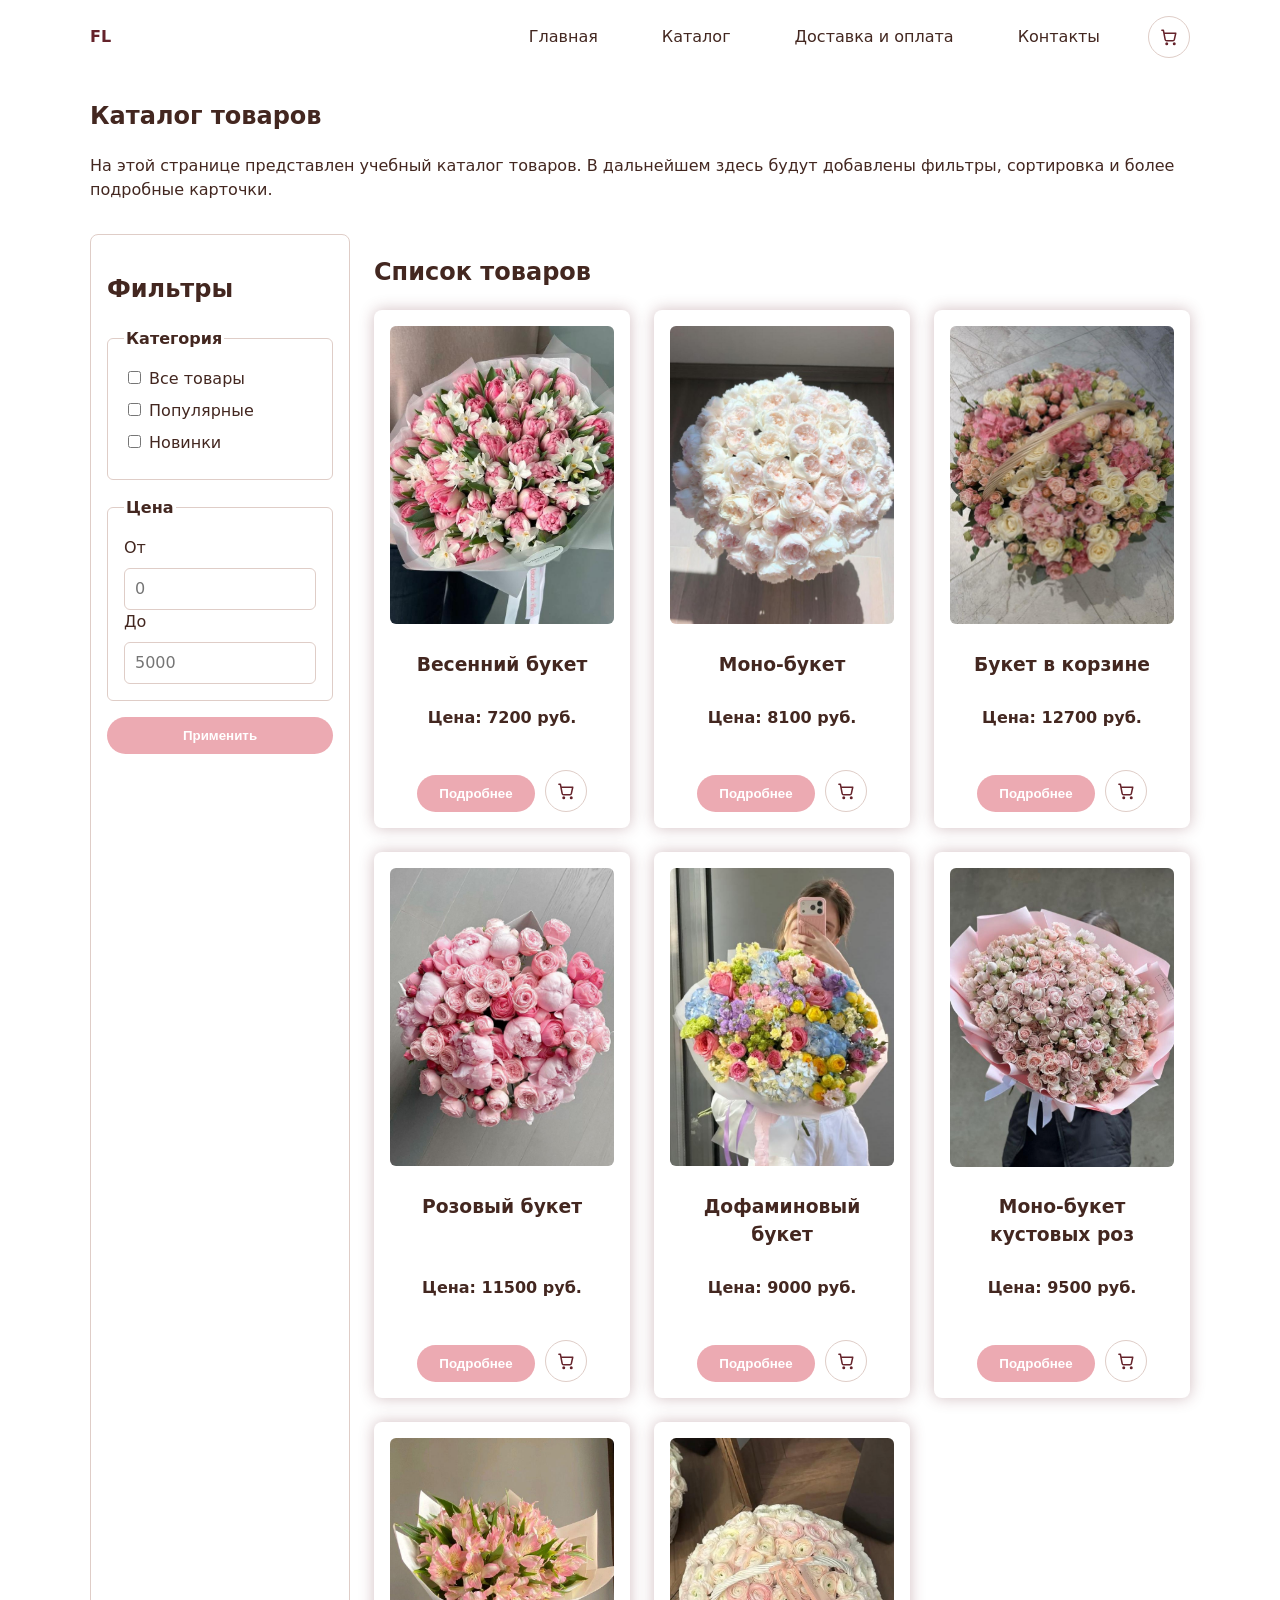
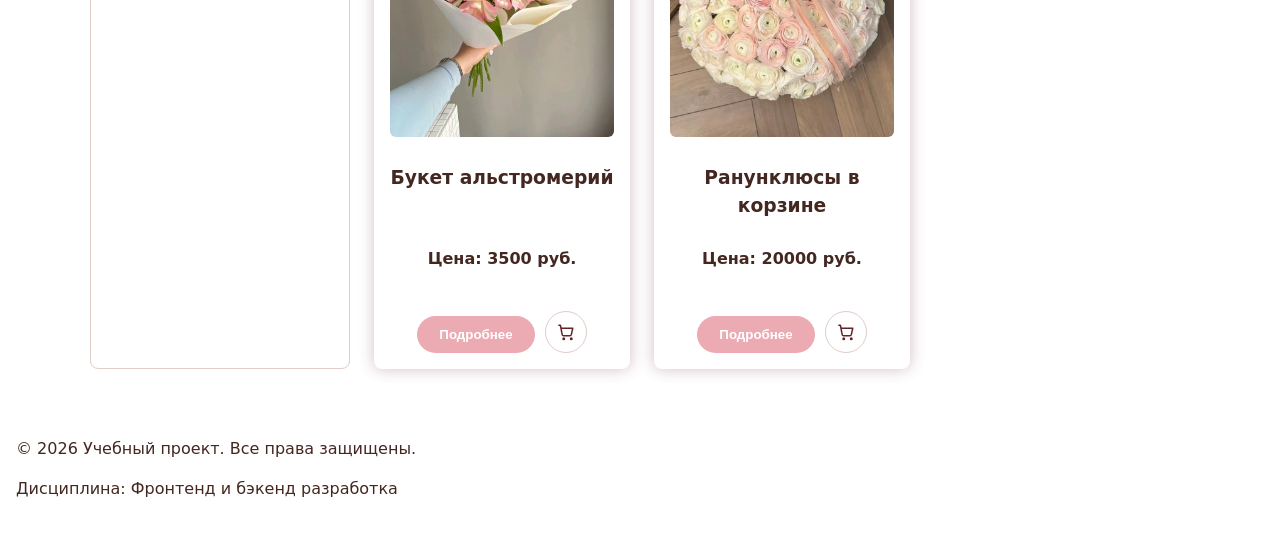
==== commit 525adc09: "2 часть дополнений к проекту" ====
--- a/catalog.html
+++ b/catalog.html
@@ -10,8 +10,9 @@
   <meta property="og:title" content="Учебный интернет-магазин">
   <meta property="og:description" content="Учебный frontend-проект интернет-магазина.">
   <meta property="og:image" content="https://menvika.github.io/kr1-html-css-shop/images/сatalog.jpg">
+  <script src="js/main.js" defer></script>
 </head>
-<body>
+<body data-page="catalog">
   <header>
     <div class="site-header">
         <nav class="site-nav" aria-label="Основная навигация">
@@ -19,19 +20,21 @@
           <ul class="site-nav__list">  
             <li><a href="index.html">Главная</a></li>
             <li><a href="catalog.html">Каталог</a></li>
+            <li><a href="dostav.html">Доставка и оплата</a></li>
             <li><a href="contacts.html">Контакты</a></li>
-            <li><a href="dostav.html">Доставка и оплата</a></li>
+            <button class="cart-button" type="button" aria-label="Корзина">
+                <svg viewBox="0 0 24 24" aria-hidden="true">
+                  <circle cx="9" cy="21" r="1"></circle>
+                  <circle cx="19" cy="21" r="1"></circle>
+                  <path d="M2.5 3h2l2.4 12.4a2 2 0 0 0 2 1.6h8.2a2 2 0 0 0 2-1.6L21 7H6"></path>
+                </svg>
+              </button>
           </ul>
         </nav>
       </div>
   </header>
 
   <main>
-    <nav class="breadcrumbs" aria-label="Хлебные крошки">
-      <a href="index.html">Главная</a>
-      <span>Каталог</span>
-    </nav>
-
     <section class="section">
       <h1>Каталог товаров</h1>
       <p>
@@ -83,60 +86,159 @@
         <h2>Список товаров</h2>
 
         <div class="products-grid">
-          <article class="product-card">
-            <img src="images/fl1.jpg" class="product-card__image">
+          <article class="product-card" data-title="Весенний букет" data-description="Букет из тюльпанов и нарциссов в нежной весенней палитре, отлично подходит для подарка на праздник или день рождения." data-price="7200 руб." data-image="images/fl1.jpg">
+            <img src="images/fl1.jpg" class="product-card__image" alt="Весенний букет">
             <h3>Весенний букет</h3>
-            <p>Весенний букет из тюльпанов и нарциссов</p>
             <p class="product-price">Цена: 7200 руб.</p>
-            <button class="button product-card__button" type="button" data-product="Товар 1">
-              Заказать
-            </button>
-          </article>
-
-          <article class="product-card">
-            <img src="images/fl2.jpg" class="product-card__image">
+            <div class="product-card__actions">
+              <button class="button product-card__details" type="button">Подробнее</button>
+              <button class="cart-button" type="button" aria-label="Корзина">
+                <svg viewBox="0 0 24 24" aria-hidden="true">
+                  <circle cx="9" cy="21" r="1"></circle>
+                  <circle cx="19" cy="21" r="1"></circle>
+                  <path d="M2.5 3h2l2.4 12.4a2 2 0 0 0 2 1.6h8.2a2 2 0 0 0 2-1.6L21 7H6"></path>
+                </svg>
+              </button>
+            </div>
+          </article>
+
+          <article class="product-card" data-title="Моно-букет" data-description="Пионы нежно-розового оттенка в премиальном оформлении — роскошный и очень стильный вариант для романтического подарка." data-price="8100 руб." data-image="images/fl2.jpg">
+            <img src="images/fl2.jpg" class="product-card__image" alt="Моно-букет">
             <h3>Моно-букет</h3>
-            <p>Пионы нежно-розовые премиум марин николос</p>
-            <p class="product-price">Цена: 14300 руб.</p>
-            <button class="button product-card__button" type="button" data-product="Товар 2">
-              Заказать
-            </button>
-          </article>
-
-          <article class="product-card">
-            <img src="images/fl3.jpg" class="product-card__image">
-            <h3>Букет в  корзине</h3>
-            <p>Букет нежное ассорти в корзине</p>
-            <p class="product-price">Цена: 22700 руб.</p>
-            <button class="button product-card__button" type="button" data-product="Товар 3">
-              Заказать
-            </button>
-          </article>
-
-          <article class="product-card">
-            <img src="images/fl4.jpg" class="product-card__image">
+            <p class="product-price">Цена: 8100 руб.</p>
+            <div class="product-card__actions">
+              <button class="button product-card__details" type="button">Подробнее</button>
+              <button class="cart-button" type="button" aria-label="Корзина">
+                <svg viewBox="0 0 24 24" aria-hidden="true">
+                  <circle cx="9" cy="21" r="1"></circle>
+                  <circle cx="19" cy="21" r="1"></circle>
+                  <path d="M2.5 3h2l2.4 12.4a2 2 0 0 0 2 1.6h8.2a2 2 0 0 0 2-1.6L21 7H6"></path>
+                </svg>
+              </button>
+            </div>
+          </article>
+
+          <article class="product-card" data-title="Букет в корзине" data-description="Нежное ассорти в корзине — гармоничный микс цветов с уютной и элегантной подачей для любого случая." data-price="12700 руб." data-image="images/fl3.jpg">
+            <img src="images/fl3.jpg" class="product-card__image" alt="Букет в корзине">
+            <h3>Букет в корзине</h3>
+            <p class="product-price">Цена: 12700 руб.</p>
+            <div class="product-card__actions">
+              <button class="button product-card__details" type="button">Подробнее</button>
+              <button class="cart-button" type="button" data-product="Букет в корзине" aria-label="Добавить в корзину">
+                <svg viewBox="0 0 24 24" aria-hidden="true">
+                  <circle cx="9" cy="21" r="1"></circle>
+                  <circle cx="19" cy="21" r="1"></circle>
+                  <path d="M2.5 3h2l2.4 12.4a2 2 0 0 0 2 1.6h8.2a2 2 0 0 0 2-1.6L21 7H6"></path>
+                </svg>
+              </button>
+            </div>
+          </article>
+
+          <article class="product-card" data-title="Розовый букет" data-description="Розовый букет из роз и пионов в классическом оформлении для торжественных событий, юбилеев и романтических сюрпризов." data-price="11500 руб." data-image="images/fl4.jpg">
+            <img src="images/fl4.jpg" class="product-card__image" alt="Розовый букет">
             <h3>Розовый букет</h3>
-            <p>Розовый букет из роз и пионов</p>
-            <p class="product-price">Цена: 18500 руб.</p>
-            <button class="button product-card__button" type="button" data-product="Товар 4">
-              Заказать
-            </button>
-          </article>
-
-          <article class="product-card">
-            <img src="images/fl5.jpg" class="product-card__image">
+            <p class="product-price">Цена: 11500 руб.</p>
+            <div class="product-card__actions">
+              <button class="button product-card__details" type="button">Подробнее</button>
+              <button class="cart-button" type="button" data-product="Розовый букет" aria-label="Добавить в корзину">
+                <svg viewBox="0 0 24 24" aria-hidden="true">
+                  <circle cx="9" cy="21" r="1"></circle>
+                  <circle cx="19" cy="21" r="1"></circle>
+                  <path d="M2.5 3h2l2.4 12.4a2 2 0 0 0 2 1.6h8.2a2 2 0 0 0 2-1.6L21 7H6"></path>
+                </svg>
+              </button>
+            </div>
+          </article>
+
+          <article class="product-card" data-title="Дофаминовый букет" data-description="Ассорти из ярких и нежных цветов, которое поднимает настроение и выглядит эффектно как в интерьере, так и в руках у получателя." data-price="9000 руб." data-image="images/fl5.jpg">
+            <img src="images/fl5.jpg" class="product-card__image" alt="Дофаминовый букет">
             <h3>Дофаминовый букет</h3>
-            <p>Дофаминовый букет-ассорти</p>
+            <p class="product-price">Цена: 9000 руб.</p>
+            <div class="product-card__actions">
+              <button class="button product-card__details" type="button">Подробнее</button>
+              <button class="cart-button" type="button" data-product="Дофаминовый букет" aria-label="Добавить в корзину">
+                <svg viewBox="0 0 24 24" aria-hidden="true">
+                  <circle cx="9" cy="21" r="1"></circle>
+                  <circle cx="19" cy="21" r="1"></circle>
+                  <path d="M2.5 3h2l2.4 12.4a2 2 0 0 0 2 1.6h8.2a2 2 0 0 0 2-1.6L21 7H6"></path>
+                </svg>
+              </button>
+            </div>
+          </article>
+
+          <article class="product-card" data-title="Моно-букет кустовых роз" data-description="Нежный моно-букет светло-розовых кустовых роз с лаконичной композицией и премиальной упаковкой." data-price="9500 руб." data-image="images/fl6.jpg">
+            <img src="images/fl6.jpg" class="product-card__image" alt="Моно-букет кустовых роз">
+            <h3>Моно-букет кустовых роз</h3>
+            <p class="product-price">Цена: 9500 руб.</p>
+            <div class="product-card__actions">
+              <button class="button product-card__details" type="button">Подробнее</button>
+              <button class="cart-button" type="button" data-product="Моно-букет кустовых роз">
+                <svg viewBox="0 0 24 24" aria-hidden="true">
+                  <circle cx="9" cy="21" r="1"></circle>
+                  <circle cx="19" cy="21" r="1"></circle>
+                  <path d="M2.5 3h2l2.4 12.4a2 2 0 0 0 2 1.6h8.2a2 2 0 0 0 2-1.6L21 7H6"></path>
+                </svg>
+              </button>
+            </div>
+          </article>
+
+          <article class="product-card" data-title="Букет альстромерий" data-description="Миниатюрный букет из альстромерий — лёгкий, воздушный и очень свежий вариант для подарка без излишеств." data-price="3500 руб." data-image="images/fl7.jpg">
+            <img src="images/fl7.jpg" class="product-card__image" alt="Букет альстромерий">
+            <h3>Букет альстромерий</h3>
+            <p class="product-price">Цена: 3500 руб.</p>
+            <div class="product-card__actions">
+              <button class="button product-card__details" type="button">Подробнее</button>
+              <button class="cart-button" type="button" data-product="Букет альстромерий">
+                <svg viewBox="0 0 24 24" aria-hidden="true">
+                  <circle cx="9" cy="21" r="1"></circle>
+                  <circle cx="19" cy="21" r="1"></circle>
+                  <path d="M2.5 3h2l2.4 12.4a2 2 0 0 0 2 1.6h8.2a2 2 0 0 0 2-1.6L21 7H6"></path>
+                </svg>
+              </button>
+            </div>
+          </article>
+
+          <article class="product-card" data-title="Ранунклюсы в корзине" data-description="Моно-букет ранункулюсов в корзине, созданный для элегантного подарка с акцентом на текстуру и объём цветка." data-price="20000 руб." data-image="images/fl8.jpg">
+            <img src="images/fl8.jpg" class="product-card__image" alt="Ранунклюсы в корзине">
+            <h3>Ранунклюсы в корзине</h3>
             <p class="product-price">Цена: 20000 руб.</p>
-            <button class="button product-card__button" type="button" data-product="Товар 3">
-              Заказать
-            </button>
+            <div class="product-card__actions">
+              <button class="button product-card__details" type="button">Подробнее</button>
+              <button class="cart-button" type="button" data-product="Ранунклюсы в корзине" >
+                <svg viewBox="0 0 24 24" aria-hidden="true">
+                  <circle cx="9" cy="21" r="1"></circle>
+                  <circle cx="19" cy="21" r="1"></circle>
+                  <path d="M2.5 3h2l2.4 12.4a2 2 0 0 0 2 1.6h8.2a2 2 0 0 0 2-1.6L21 7H6"></path>
+                </svg>
+              </button>
+            </div>
           </article>
         </div>
       </section>
     </section>
   </main>
 
+  <dialog class="product-dialog" id="product-dialog" aria-labelledby="product-dialog-title">
+    <div class="product-dialog__body">
+      <button class="dialog-close" type="button" id="close-product-dialog" aria-label="Закрыть">×</button>
+      <img class="product-dialog__image" id="product-dialog-image" src="" alt="">
+      <div class="product-dialog__content">
+        <p class="product-dialog__tag">Букет</p>
+        <h2 id="product-dialog-title">Название букета</h2>
+        <p id="product-dialog-description"></p>
+        <div class="product-dialog__meta">
+          <strong id="product-dialog-price">0 руб.</strong>
+          <button class="cart-button" type="button" id="product-dialog-order">
+            <svg viewBox="0 0 24 24" aria-hidden="true">
+              <circle cx="9" cy="21" r="1"></circle>
+              <circle cx="19" cy="21" r="1"></circle>
+              <path d="M2.5 3h2l2.4 12.4a2 2 0 0 0 2 1.6h8.2a2 2 0 0 0 2-1.6L21 7H6"></path>
+            </svg>
+          </button>
+        </div>
+      </div>
+    </div>
+  </dialog>
   <footer>
     <p>&copy; 2026 Учебный проект. Все права защищены.</p>
     <p>Дисциплина: Фронтенд и бэкенд разработка</p>
--- a/css/style.css
+++ b/css/style.css
@@ -98,21 +98,30 @@
   margin: 0 auto;
 }
 
+.site-nav {
+  display: flex;
+  align-items: center;
+  justify-content: space-between;
+  gap: var(--space-lg);
+}
+
 .site-logo {
+  display: inline-flex;
+  align-items: center;
   font-weight: bold;
   text-decoration: none;
   color: var(--color-primary-dark);
-  float: left;
+  float: none;
 }
 
 .site-nav__list {
   display: flex;
   flex-wrap: wrap;
-  justify-content: right;
+  justify-content: flex-end;
   align-items: center;
   gap: var(--space-xl);
   padding: 0;
-  margin: var(--space-sm) 0 0;
+  margin: 0;
   list-style: none;
 }
 
@@ -127,6 +136,47 @@
 .site-nav__list a:hover {
   color: var(--color-primary-dark);
   background-color: var(--color-white);
+}
+
+.site-nav__list li {
+  display: flex;
+  align-items: center;
+}
+
+.cart-button {
+  display: inline-flex;
+  align-items: center;
+  justify-content: center;
+  width: 42px;
+  height: 42px;
+  padding: 0;
+  border: 1px solid var(--color-border);
+  border-radius: 50%;
+  background-color: var(--color-white);
+  color: var(--color-primary-dark);
+  cursor: pointer;
+  transition: 0.2s;
+}
+
+.cart-button svg {
+  width: 18px;
+  height: 18px;
+  stroke: currentColor;
+  fill: none;
+  stroke-width: 2;
+  stroke-linecap: round;
+  stroke-linejoin: round;
+}
+
+.cart-button:hover {
+  background-color: var(--color-primary);
+  border-color: var(--color-primary);
+  color: var(--color-white);
+}
+
+.cart-button:focus-visible {
+  outline: 2px solid var(--color-primary);
+  outline-offset: 3px;
 }
 
 
@@ -329,6 +379,42 @@
 
 .section h2 {
   margin-top: 0;
+}
+
+.services-table {
+  width: 100%;
+  border-collapse: collapse;
+  overflow: hidden;
+  background-color: var(--color-surface);
+  border: 1px solid var(--color-border);
+  border-radius: var(--radius-lg);
+  box-shadow: 0 12px 28px rgba(101, 35, 43, 0.08);
+}
+
+.services-table th,
+.services-table td {
+  padding: 14px 16px;
+  text-align: left;
+  border-bottom: 1px solid var(--color-border);
+  vertical-align: top;
+}
+
+.services-table thead th {
+  background-color: var(--color-primary-dark);
+  color: var(--color-white);
+  font-weight: 700;
+}
+
+.services-table tbody tr:nth-child(even) {
+  background-color: rgba(236, 170, 178, 0.08);
+}
+
+.services-table tbody tr:hover {
+  background-color: rgba(236, 170, 178, 0.14);
+}
+
+.services-table tbody tr:last-child td {
+  border-bottom: none;
 }
 
 /* Стили для списка преимуществ: кастомные круглые маркеры */
@@ -403,26 +489,19 @@
   gap: var(--space-lg);
 }
 
-/* ===============================
-   11.1. Изображения — адаптивность и обрезка
-   =============================== */
-
-/* Общие правила для всех img */
 img {
   max-width: 100%;
   height: auto;
   display: block;
 }
 
-/* Для картинок карточек товаров: фиксированная область с обрезкой */
 .product-card img {
   width: 100%;
-  height: 220px;
+  height: 300px;
   object-fit: cover;
   border-radius: calc(var(--radius-md) - 2px);
 }
 
-/* Для миниатюр в каталоге */
 .catalog-products img,
 .catalog-filters img {
   width: 100%;
@@ -430,7 +509,6 @@
   object-fit: cover;
 }
 
-/* Если на hero используется <img> вместо background-image */
 .hero-image img {
   width: 100%;
   height: 100%;
@@ -453,6 +531,55 @@
   }
 }
 
+.product-card__actions {
+  display: flex;
+  align-items: center;
+  justify-content: center;
+  gap: 10px;
+  margin-top: var(--space-md);
+}
+
+.product-card__actions .product-card__button {
+  margin: 0;
+}
+
+.cart-button {
+  flex-shrink: 0;
+  display: inline-flex;
+  align-items: center;
+  justify-content: center;
+  width: 42px;
+  height: 42px;
+  padding: 0;
+  border: 1px solid var(--color-border);
+  border-radius: 50%;
+  background-color: var(--color-white);
+  color: var(--color-primary-dark);
+  cursor: pointer;
+  transition: 0.2s;
+}
+
+.cart-button svg {
+  width: 18px;
+  height: 18px;
+  stroke: currentColor; 
+  fill: none;
+  stroke-width: 2;
+  stroke-linecap: round;
+  stroke-linejoin: round;
+}
+
+.cart-button:hover {
+  background-color: var(--color-primary);
+  border-color: var(--color-primary);
+  color: var(--color-white);
+}
+
+.cart-button:focus-visible {
+  outline: 2px solid var(--color-primary);
+  outline-offset: 3px;
+}
+
 
 /* ===============================
    12. Дополнительный информационный блок
@@ -460,12 +587,9 @@
 
 .aside-info {
   max-width: var(--container-width);
-
   margin: 0 auto var(--space-xl);
   padding: var(--space-md);
-
   border-left: 4px solid var(--color-primary);
-
   background-color: var(--color-surface);
 }
 
@@ -474,17 +598,77 @@
    13. Форма
    =============================== */
 
-.order-dialog {
+.order-dialog,
+.product-dialog {
   width: min(100% - 32px, 560px);
-
-  padding: var(--space-lg);
-
+  padding: 0;
   border: none;
   border-radius: var(--radius-lg);
-}
-
-.order-dialog::backdrop {
+  background: var(--color-bg);
+  box-shadow: 0 20px 50px rgba(0, 0, 0, 0.18);
+}
+
+.order-dialog::backdrop,
+.product-dialog::backdrop {
   background-color: rgba(0, 0, 0, 0.5);
+}
+
+.product-dialog__body {
+  position: relative;
+  padding: var(--space-lg);
+}
+
+.product-dialog__image {
+  width: 100%;
+  height: 260px;
+  object-fit: cover;
+  border-radius: var(--radius-md);
+  margin-bottom: var(--space-md);
+}
+
+.product-dialog__content {
+  display: grid;
+  gap: var(--space-sm);
+}
+
+.product-dialog__tag {
+  margin: 0;
+  font-size: 12px;
+  font-weight: 700;
+  letter-spacing: 0.08em;
+  text-transform: uppercase;
+  color: var(--color-primary-dark);
+}
+
+.product-dialog__content h2 {
+  margin: 0;
+}
+
+.product-dialog__content p {
+  margin: 0;
+}
+
+.product-dialog__meta {
+  display: flex;
+  align-items: center;
+  justify-content: space-between;
+  gap: var(--space-md);
+  margin-top: var(--space-sm);
+}
+
+.dialog-close {
+  position: absolute;
+  top: 12px;
+  right: 12px;
+  width: 34px;
+  height: 34px;
+  border: none;
+  border-radius: 50%;
+  background: rgba(101, 35, 43, 0.08);
+  color: var(--color-primary-dark);
+  font-size: 1.5rem;
+  line-height: 1;
+  cursor: pointer;
 }
 
 .form-field {
@@ -552,24 +736,7 @@
 .form-actions {
   display: flex;
   gap: 12px;
-
   margin-top: 20px;
-}
-
-
-/* ===============================
-   16. Сообщение об успешной отправке
-   =============================== */
-
-.success-message {
-  max-width: var(--container-width);
-
-  margin: var(--space-lg) auto;
-  padding: var(--space-md);
-
-  border-left: 4px solid var(--color-success);
-
-  background-color: var(--color-success-bg);
 }
 
 
@@ -590,9 +757,24 @@
   color: var(--color-primary);
 }
 
-.breadcrumbs span::before {
-  content: " / ";
+.breadcrumbs__separator {
+  margin: 0 6px;
   color: var(--color-text);
+}
+
+.breadcrumbs__current {
+  color: var(--color-primary-dark);
+  font-weight: 700;
+}
+
+.breadcrumbs__product {
+  color: var(--color-primary-dark);
+  font-weight: 700;
+}
+
+.product-card--selected {
+  border: 2px solid var(--color-primary);
+  box-shadow: 0 0 0 4px rgba(236, 170, 178, 0.18), 0 0 15px rgba(101, 35, 43, 0.16);
 }
 
 
@@ -676,110 +858,130 @@
   outline-offset: 4px;
 }
 
-
-/* ===============================
-   21. Адаптация под телефон
-   =============================== */
+/* ===============================
+   22. Доставка и оплата
+   =============================== */
+
+.info-grid {
+  display: grid;
+  grid-template-columns: repeat(3, 1fr);
+  gap: var(--space-lg);
+  margin-top: var(--space-lg);
+}
+
+.info-card {
+  padding: var(--space-lg);
+  border: 1px solid var(--color-border);
+  border-radius: var(--radius-lg);
+  background-color: var(--color-surface);
+}
+
+.info-card h3 {
+  margin-top: 0;
+  margin-bottom: var(--space-sm);
+}
+
+.info-card p {
+  margin: 0;
+  color: var(--color-text);
+}
+
+.info-card__price {
+  display: block;
+  margin-top: var(--space-sm);
+  font-weight: 700;
+  color: var(--color-primary-dark);
+}
+
+.payment-methods {
+  list-style: none;
+  margin: var(--space-lg) 0 0;
+  padding: 0;
+  display: grid;
+  grid-template-columns: repeat(2, 1fr);
+  gap: var(--space-md);
+}
+
+.payment-methods li {
+  display: flex;
+  align-items: flex-start;
+  gap: var(--space-sm);
+  padding: var(--space-md);
+  border: 1px solid var(--color-border);
+  border-radius: var(--radius-md);
+  background-color: var(--color-surface);
+}
+
+.payment-methods svg {
+  flex-shrink: 0;
+  width: 24px;
+  height: 24px;
+  margin-top: 2px;
+  color: var(--color-primary-dark);
+}
+
+.payment-methods h3 {
+  margin: 0 0 4px;
+  font-size: 16px;
+}
+
+.payment-methods p {
+  margin: 0;
+  font-size: 14px;
+  color: var(--color-text);
+}
+
+.faq-list {
+  margin-top: var(--space-lg);
+  display: grid;
+  gap: var(--space-sm);
+}
+
+.faq-item {
+  border: 1px solid var(--color-border);
+  border-radius: var(--radius-md);
+  background-color: var(--color-surface);
+  overflow: hidden;
+}
+
+.faq-item summary {
+  cursor: pointer;
+  padding: var(--space-md);
+  font-weight: 600;
+  list-style: none;
+  display: flex;
+  align-items: center;
+  justify-content: space-between;
+}
+
+.faq-item summary::-webkit-details-marker {
+  display: none;
+}
+
+.faq-item summary::after {
+  content: "+";
+  font-size: 20px;
+  color: var(--color-primary-dark);
+  margin-left: var(--space-md);
+}
+
+.faq-item[open] summary::after {
+  content: "\2212";
+}
+
+.faq-item p {
+  margin: 0;
+  padding: 0 var(--space-md) var(--space-md);
+  color: var(--color-text);
+}
 
 @media (max-width: 700px) {
-
-  .hero-image {
-    min-height: 550px;
-
-    padding: var(--space-md);
-
-    align-items: flex-end;
-  }
-
-  .hero-content {
-    width: 100%;
-    max-width: 100%;
-
-    padding: 24px;
-
-    border-left: none;
-    border-top: 4px solid var(--color-primary);
-
-    border-radius: var(--radius-lg);
-  }
-
-  .hero-content h1 {
-    font-size: 30px;
-  }
-
-  .hero-content p {
-    font-size: 14px;
-  }
-
-  .hero-content ul {
-    flex-direction: column;
-    align-items: flex-start;
-  }
-
-  .products-grid {
+  .info-grid {
     grid-template-columns: 1fr;
   }
 
-  .catalog-layout {
+  .payment-methods {
     grid-template-columns: 1fr;
-    grid-template-areas:
-      "filters"
-      "products";
   }
-
-  .site-nav__list {
-    justify-content: center;
-    gap: var(--space-sm);
-  }
-}
-
-.services-table {
-  width: 100%;
-  border-collapse: collapse;
-  margin-top: var(--space-lg);
-  background: var(--color-surface);
-  border-radius: var(--radius-lg);
-  overflow: hidden;
-  box-shadow: 0 6px 20px rgba(67, 39, 32, 0.08);
-}
-
-.services-table th,
-.services-table td {
-  padding: 16px 18px;
-  text-align: left;
-  border-bottom: 1px solid var(--color-border);
-}
-
-.services-table th {
-  background: var(--color-primary-dark);
-  color: var(--color-white);
-  font-weight: 600;
-}
-
-.services-table td {
-  color: var(--color-text);
-}
-
-.services-table tbody tr:last-child td {
-  border-bottom: none;
-}
-
-.services-table tbody tr:hover {
-  background: #fff5f6;
-}
-
-.services-table td:last-child {
-  font-weight: 600;
-  white-space: nowrap;
-}
-
-@media (max-width: 700px) {
-  .services-table {
-    font-size: 14px;
-  }
-
-  .services-table th,
-  .services-table td {
-    padding: 12px 10px;
-  }
-}
+}
+
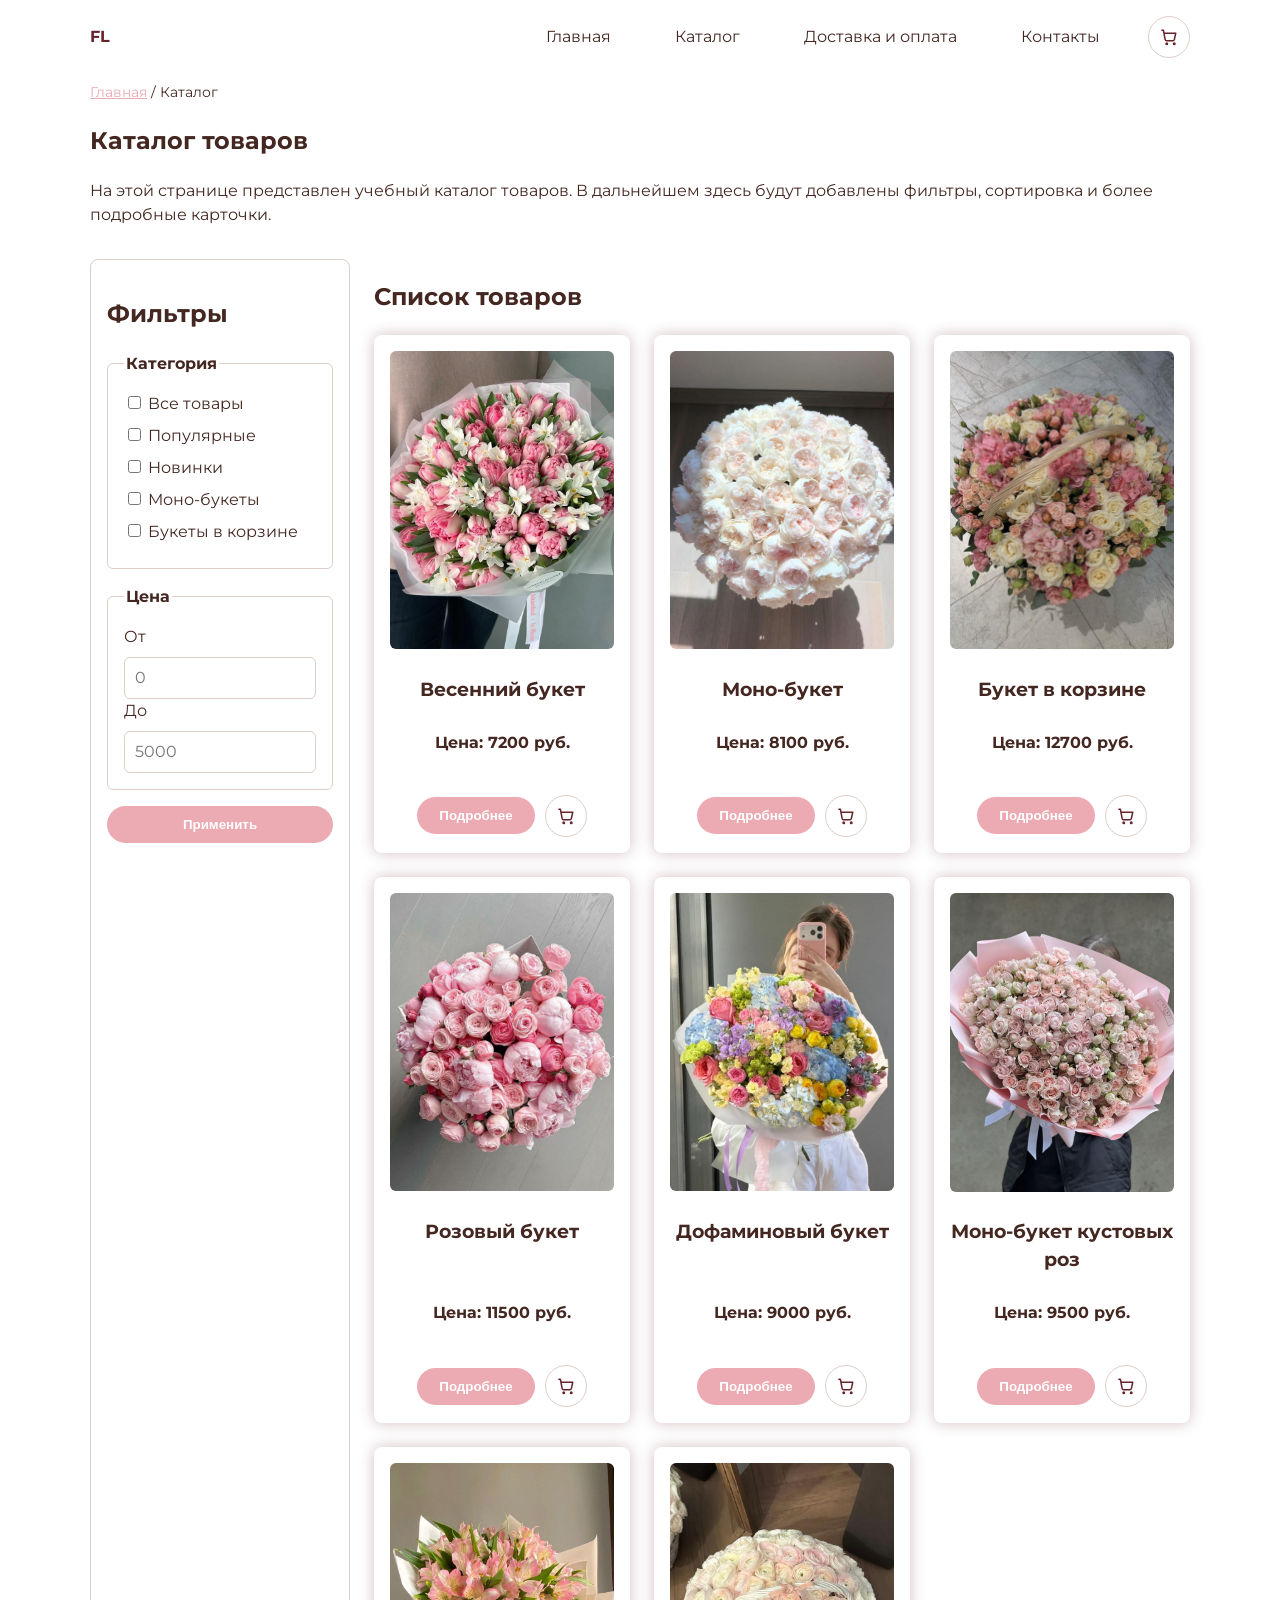
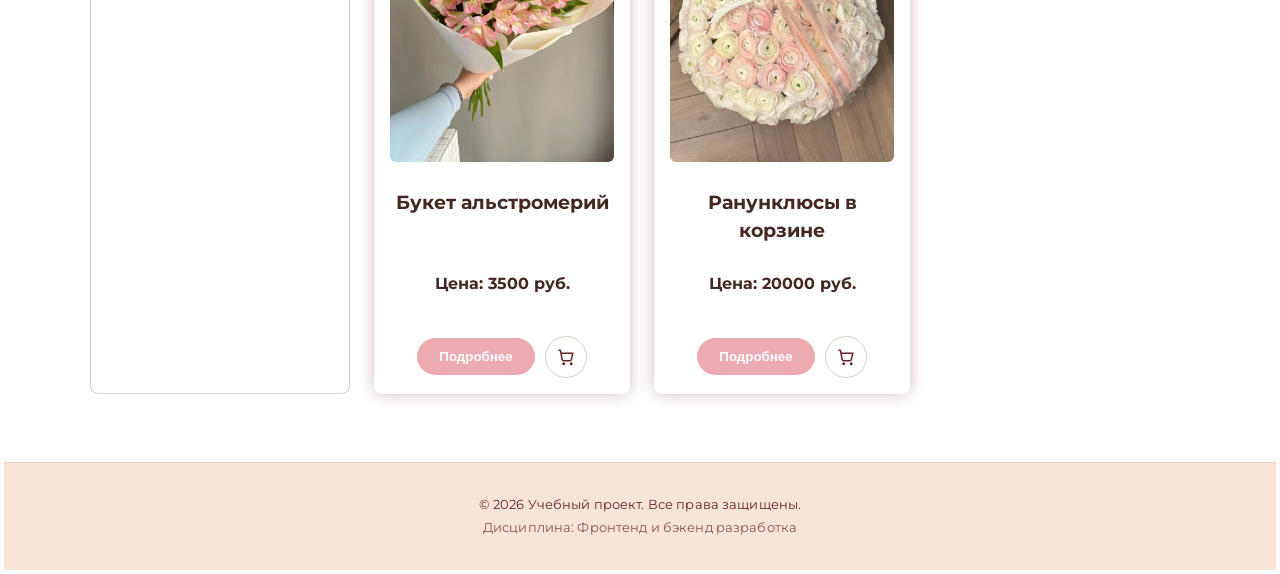
==== commit 5ee018b3: "3 часть дополнений к проекту" ====
--- a/catalog.html
+++ b/catalog.html
@@ -5,36 +5,48 @@
   <meta name="viewport" content="width=device-width, initial-scale=1.0">
   <meta name="description" content="Каталог товаров учебного интернет-магазина.">
   <title>Каталог товаров — Учебный интернет-магазин</title>
+  <link href="https://fonts.googleapis.com/css2?family=Montserrat:wght@300;400;700&display=swap" rel="stylesheet">
   <link rel="stylesheet" href="css/style.css">
+  <link rel="icon" href="images/icon.png" type="image/png">
+  <script src="js/main.js" defer></script>
   <meta property="og:type" content="website">
   <meta property="og:title" content="Учебный интернет-магазин">
   <meta property="og:description" content="Учебный frontend-проект интернет-магазина.">
   <meta property="og:image" content="https://menvika.github.io/kr1-html-css-shop/images/сatalog.jpg">
-  <script src="js/main.js" defer></script>
 </head>
 <body data-page="catalog">
+  <svg class="icon-sprite" aria-hidden="true" focusable="false" style="display: none">
+    <symbol id="icon-cart" viewBox="0 0 24 24" fill="none" stroke="currentColor" stroke-width="2" stroke-linecap="round" stroke-linejoin="round">
+      <circle cx="9" cy="21" r="1"></circle>
+      <circle cx="19" cy="21" r="1"></circle>
+      <path d="M2.5 3h2l2.4 12.4a2 2 0 0 0 2 1.6h8.2a2 2 0 0 0 2-1.6L21 7H6"></path>
+    </symbol>
+  </svg>
   <header>
     <div class="site-header">
         <nav class="site-nav" aria-label="Основная навигация">
           <a class="site-logo" href="index.html">FL</a>
-          <ul class="site-nav__list">  
+          <ul class="site-nav__list">
             <li><a href="index.html">Главная</a></li>
             <li><a href="catalog.html">Каталог</a></li>
             <li><a href="dostav.html">Доставка и оплата</a></li>
             <li><a href="contacts.html">Контакты</a></li>
-            <button class="cart-button" type="button" aria-label="Корзина">
-                <svg viewBox="0 0 24 24" aria-hidden="true">
-                  <circle cx="9" cy="21" r="1"></circle>
-                  <circle cx="19" cy="21" r="1"></circle>
-                  <path d="M2.5 3h2l2.4 12.4a2 2 0 0 0 2 1.6h8.2a2 2 0 0 0 2-1.6L21 7H6"></path>
-                </svg>
-              </button>
+            <li>
+              <button class="cart-button" type="button" aria-label="Корзина">
+                <svg viewBox="0 0 24 24" aria-hidden="true"><use href="#icon-cart"></use></svg>
+              </button>
+            </li>
           </ul>
         </nav>
       </div>
   </header>
 
   <main>
+    <main>
+      <nav class="breadcrumbs" aria-label="Хлебные крошки">
+        <a href="index.html">Главная</a>
+        <span>/ Каталог</span>  
+      </nav>
     <section class="section">
       <h1>Каталог товаров</h1>
       <p>
@@ -66,6 +78,14 @@
               <input type="checkbox" name="category" value="new">
               Новинки
             </label>
+            <label>
+              <input type="checkbox" name="category" value="type">
+              Моно-букеты
+            </label>
+            <label>
+              <input type="checkbox" name="category" value="basket">
+              Букеты в корзине
+            </label>
           </fieldset>
 
           <fieldset>
@@ -92,12 +112,8 @@
             <p class="product-price">Цена: 7200 руб.</p>
             <div class="product-card__actions">
               <button class="button product-card__details" type="button">Подробнее</button>
-              <button class="cart-button" type="button" aria-label="Корзина">
-                <svg viewBox="0 0 24 24" aria-hidden="true">
-                  <circle cx="9" cy="21" r="1"></circle>
-                  <circle cx="19" cy="21" r="1"></circle>
-                  <path d="M2.5 3h2l2.4 12.4a2 2 0 0 0 2 1.6h8.2a2 2 0 0 0 2-1.6L21 7H6"></path>
-                </svg>
+              <button class="cart-button" type="button" aria-label="Добавить в корзину">
+                <svg viewBox="0 0 24 24" aria-hidden="true"><use href="#icon-cart"></use></svg>
               </button>
             </div>
           </article>
@@ -108,12 +124,8 @@
             <p class="product-price">Цена: 8100 руб.</p>
             <div class="product-card__actions">
               <button class="button product-card__details" type="button">Подробнее</button>
-              <button class="cart-button" type="button" aria-label="Корзина">
-                <svg viewBox="0 0 24 24" aria-hidden="true">
-                  <circle cx="9" cy="21" r="1"></circle>
-                  <circle cx="19" cy="21" r="1"></circle>
-                  <path d="M2.5 3h2l2.4 12.4a2 2 0 0 0 2 1.6h8.2a2 2 0 0 0 2-1.6L21 7H6"></path>
-                </svg>
+              <button class="cart-button" type="button" aria-label="Добавить в корзину">
+                <svg viewBox="0 0 24 24" aria-hidden="true"><use href="#icon-cart"></use></svg>
               </button>
             </div>
           </article>
@@ -124,12 +136,8 @@
             <p class="product-price">Цена: 12700 руб.</p>
             <div class="product-card__actions">
               <button class="button product-card__details" type="button">Подробнее</button>
-              <button class="cart-button" type="button" data-product="Букет в корзине" aria-label="Добавить в корзину">
-                <svg viewBox="0 0 24 24" aria-hidden="true">
-                  <circle cx="9" cy="21" r="1"></circle>
-                  <circle cx="19" cy="21" r="1"></circle>
-                  <path d="M2.5 3h2l2.4 12.4a2 2 0 0 0 2 1.6h8.2a2 2 0 0 0 2-1.6L21 7H6"></path>
-                </svg>
+              <button class="cart-button" type="button" aria-label="Добавить в корзину">
+                <svg viewBox="0 0 24 24" aria-hidden="true"><use href="#icon-cart"></use></svg>
               </button>
             </div>
           </article>
@@ -140,12 +148,8 @@
             <p class="product-price">Цена: 11500 руб.</p>
             <div class="product-card__actions">
               <button class="button product-card__details" type="button">Подробнее</button>
-              <button class="cart-button" type="button" data-product="Розовый букет" aria-label="Добавить в корзину">
-                <svg viewBox="0 0 24 24" aria-hidden="true">
-                  <circle cx="9" cy="21" r="1"></circle>
-                  <circle cx="19" cy="21" r="1"></circle>
-                  <path d="M2.5 3h2l2.4 12.4a2 2 0 0 0 2 1.6h8.2a2 2 0 0 0 2-1.6L21 7H6"></path>
-                </svg>
+              <button class="cart-button" type="button" aria-label="Добавить в корзину">
+                <svg viewBox="0 0 24 24" aria-hidden="true"><use href="#icon-cart"></use></svg>
               </button>
             </div>
           </article>
@@ -156,12 +160,8 @@
             <p class="product-price">Цена: 9000 руб.</p>
             <div class="product-card__actions">
               <button class="button product-card__details" type="button">Подробнее</button>
-              <button class="cart-button" type="button" data-product="Дофаминовый букет" aria-label="Добавить в корзину">
-                <svg viewBox="0 0 24 24" aria-hidden="true">
-                  <circle cx="9" cy="21" r="1"></circle>
-                  <circle cx="19" cy="21" r="1"></circle>
-                  <path d="M2.5 3h2l2.4 12.4a2 2 0 0 0 2 1.6h8.2a2 2 0 0 0 2-1.6L21 7H6"></path>
-                </svg>
+              <button class="cart-button" type="button" aria-label="Добавить в корзину">
+                <svg viewBox="0 0 24 24" aria-hidden="true"><use href="#icon-cart"></use></svg>
               </button>
             </div>
           </article>
@@ -172,12 +172,8 @@
             <p class="product-price">Цена: 9500 руб.</p>
             <div class="product-card__actions">
               <button class="button product-card__details" type="button">Подробнее</button>
-              <button class="cart-button" type="button" data-product="Моно-букет кустовых роз">
-                <svg viewBox="0 0 24 24" aria-hidden="true">
-                  <circle cx="9" cy="21" r="1"></circle>
-                  <circle cx="19" cy="21" r="1"></circle>
-                  <path d="M2.5 3h2l2.4 12.4a2 2 0 0 0 2 1.6h8.2a2 2 0 0 0 2-1.6L21 7H6"></path>
-                </svg>
+              <button class="cart-button" type="button" aria-label="Добавить в корзину">
+                <svg viewBox="0 0 24 24" aria-hidden="true"><use href="#icon-cart"></use></svg>
               </button>
             </div>
           </article>
@@ -188,12 +184,8 @@
             <p class="product-price">Цена: 3500 руб.</p>
             <div class="product-card__actions">
               <button class="button product-card__details" type="button">Подробнее</button>
-              <button class="cart-button" type="button" data-product="Букет альстромерий">
-                <svg viewBox="0 0 24 24" aria-hidden="true">
-                  <circle cx="9" cy="21" r="1"></circle>
-                  <circle cx="19" cy="21" r="1"></circle>
-                  <path d="M2.5 3h2l2.4 12.4a2 2 0 0 0 2 1.6h8.2a2 2 0 0 0 2-1.6L21 7H6"></path>
-                </svg>
+              <button class="cart-button" type="button" aria-label="Добавить в корзину">
+                <svg viewBox="0 0 24 24" aria-hidden="true"><use href="#icon-cart"></use></svg>
               </button>
             </div>
           </article>
@@ -204,12 +196,8 @@
             <p class="product-price">Цена: 20000 руб.</p>
             <div class="product-card__actions">
               <button class="button product-card__details" type="button">Подробнее</button>
-              <button class="cart-button" type="button" data-product="Ранунклюсы в корзине" >
-                <svg viewBox="0 0 24 24" aria-hidden="true">
-                  <circle cx="9" cy="21" r="1"></circle>
-                  <circle cx="19" cy="21" r="1"></circle>
-                  <path d="M2.5 3h2l2.4 12.4a2 2 0 0 0 2 1.6h8.2a2 2 0 0 0 2-1.6L21 7H6"></path>
-                </svg>
+              <button class="cart-button" type="button" aria-label="Добавить в корзину">
+                <svg viewBox="0 0 24 24" aria-hidden="true"><use href="#icon-cart"></use></svg>
               </button>
             </div>
           </article>
@@ -223,17 +211,13 @@
       <button class="dialog-close" type="button" id="close-product-dialog" aria-label="Закрыть">×</button>
       <img class="product-dialog__image" id="product-dialog-image" src="" alt="">
       <div class="product-dialog__content">
-        <p class="product-dialog__tag">Букет</p>
+        <p class="dialog-eyebrow">Букет</p>
         <h2 id="product-dialog-title">Название букета</h2>
         <p id="product-dialog-description"></p>
         <div class="product-dialog__meta">
           <strong id="product-dialog-price">0 руб.</strong>
-          <button class="cart-button" type="button" id="product-dialog-order">
-            <svg viewBox="0 0 24 24" aria-hidden="true">
-              <circle cx="9" cy="21" r="1"></circle>
-              <circle cx="19" cy="21" r="1"></circle>
-              <path d="M2.5 3h2l2.4 12.4a2 2 0 0 0 2 1.6h8.2a2 2 0 0 0 2-1.6L21 7H6"></path>
-            </svg>
+          <button class="cart-button" type="button" id="product-dialog-order" aria-label="Добавить в корзину">
+            <svg viewBox="0 0 24 24" aria-hidden="true"><use href="#icon-cart"></use></svg>
           </button>
         </div>
       </div>
--- a/css/style.css
+++ b/css/style.css
@@ -90,7 +90,23 @@
 }
 
 footer {
-  background-color: var(--color-surface);
+  margin-top: var(--space-xl);
+  padding: var(--space-xl) var(--space-md);
+  background-color: var(--color-ivory);
+  border-top: 1px solid var(--color-border);
+  text-align: center;
+}
+
+footer p {
+  margin: 0 0 var(--space-xs);
+  font-size: 13px;
+  color: var(--color-primary-dark);
+  letter-spacing: 0.01em;
+}
+
+footer p:last-child {
+  margin-bottom: 0;
+  opacity: 0.75;
 }
 
 .site-header {
@@ -144,6 +160,7 @@
 }
 
 .cart-button {
+  flex-shrink: 0;
   display: inline-flex;
   align-items: center;
   justify-content: center;
@@ -198,9 +215,6 @@
   margin: 0 auto var(--space-xl);
   padding: 0;
   border-radius: var(--radius-lg);
-}
-.hero-title {
-  font-weight: bold;
 }
 .hero-links {
   margin-top: var(--space-md);
@@ -222,7 +236,6 @@
   overflow: hidden;
 }
 
-/* Затемнение фотографии */
 .hero-image::before {
   content: "";
   position: absolute;
@@ -265,9 +278,9 @@
 .hero-content h1 {
   margin: 0 0 16px;
 
-  font-size: 42px;
-  line-height: 1.15;
-  font-weight: 700;
+  font-size: 16px;
+  line-height: 1.6;
+  font-weight: 600;
 }
 
 .hero-content p {
@@ -279,25 +292,18 @@
   color: rgba(255, 255, 255, 0.9);
 }
 
-/* Paragraph inside the positioned hero description (if used) */
 .hero-desc p {
   margin: 0;
   line-height: 1.35;
   font-size: clamp(13px, 1.1vw, 15px);
 }
-
-
-/* Навигационные ссылки на фотографии */
 
 .hero-content ul {
   display: flex;
   flex-wrap: wrap;
-
   gap: 8px;
-
   padding: 0;
   margin: 0 0 20px;
-
   list-style: none;
 }
 
@@ -309,7 +315,6 @@
   display: inline-block;
 
   padding: 7px 12px;
-
   color: var(--color-white);
   background: rgba(255, 255, 255, 0.15);
 
@@ -318,7 +323,6 @@
 
   text-decoration: none;
   font-size: 13px;
-
   transition: 0.2s;
 }
 
@@ -417,7 +421,6 @@
   border-bottom: none;
 }
 
-/* Стили для списка преимуществ: кастомные круглые маркеры */
 .advantages-list {
   list-style: none;
   padding: 0;
@@ -452,18 +455,12 @@
 .product-card {
   display: flex;
   flex-direction: column;
-
   gap: var(--space-sm);
-
   margin-bottom: 0;
   padding: var(--space-md);
-
   border-radius: var(--radius-md);
-
   box-shadow: 0 0 15px #65232b4b;
-
   background-color: var(--color-bg);
-
   text-align: center;
 }
 .product-price {
@@ -539,45 +536,14 @@
   margin-top: var(--space-md);
 }
 
-.product-card__actions .product-card__button {
-  margin: 0;
-}
-
-.cart-button {
-  flex-shrink: 0;
-  display: inline-flex;
-  align-items: center;
-  justify-content: center;
-  width: 42px;
-  height: 42px;
-  padding: 0;
-  border: 1px solid var(--color-border);
-  border-radius: 50%;
-  background-color: var(--color-white);
-  color: var(--color-primary-dark);
-  cursor: pointer;
-  transition: 0.2s;
-}
-
-.cart-button svg {
-  width: 18px;
-  height: 18px;
-  stroke: currentColor; 
-  fill: none;
-  stroke-width: 2;
-  stroke-linecap: round;
-  stroke-linejoin: round;
-}
-
-.cart-button:hover {
-  background-color: var(--color-primary);
-  border-color: var(--color-primary);
+.product-card__actions .button {
+  margin: 0;
+}
+
+.cart-button.is-added {
+  background-color: var(--color-success);
+  border-color: var(--color-success);
   color: var(--color-white);
-}
-
-.cart-button:focus-visible {
-  outline: 2px solid var(--color-primary);
-  outline-offset: 3px;
 }
 
 
@@ -605,15 +571,28 @@
   border: none;
   border-radius: var(--radius-lg);
   background: var(--color-bg);
-  box-shadow: 0 20px 50px rgba(0, 0, 0, 0.18);
+  box-shadow: 0 25px 60px rgba(67, 39, 32, 0.28);
 }
 
 .order-dialog::backdrop,
 .product-dialog::backdrop {
-  background-color: rgba(0, 0, 0, 0.5);
-}
-
-.product-dialog__body {
+  background-color: rgba(67, 39, 32, 0.45);
+  backdrop-filter: blur(2px);
+}
+
+@keyframes dialog-pop {
+  from {
+    opacity: 0;
+    transform: translateY(10px) scale(0.98);
+  }
+  to {
+    opacity: 1;
+    transform: translateY(0) scale(1);
+  }
+}
+
+.product-dialog__body,
+.order-dialog__body {
   position: relative;
   padding: var(--space-lg);
 }
@@ -631,7 +610,7 @@
   gap: var(--space-sm);
 }
 
-.product-dialog__tag {
+.dialog-eyebrow {
   margin: 0;
   font-size: 12px;
   font-weight: 700;
@@ -640,12 +619,19 @@
   color: var(--color-primary-dark);
 }
 
-.product-dialog__content h2 {
-  margin: 0;
+.product-dialog__content h2,
+.order-dialog__body h2 {
+  margin: 4px 0 0;
 }
 
 .product-dialog__content p {
   margin: 0;
+}
+
+.order-dialog__lead {
+  margin: 8px 0 20px;
+  color: var(--color-text);
+  font-size: 14px;
 }
 
 .product-dialog__meta {
@@ -669,6 +655,17 @@
   font-size: 1.5rem;
   line-height: 1;
   cursor: pointer;
+  transition: 0.2s;
+}
+
+.dialog-close:hover {
+  background: var(--color-primary);
+  color: var(--color-white);
+}
+
+.dialog-close:focus-visible {
+  outline: 2px solid var(--color-primary);
+  outline-offset: 3px;
 }
 
 .form-field {
@@ -739,6 +736,59 @@
   margin-top: 20px;
 }
 
+.form-actions .button {
+  width: 100%;
+  padding: 13px 22px;
+  text-align: center;
+}
+
+
+/* ===============================
+   16. Список контактов
+   =============================== */
+
+.contact-list {
+  list-style: none;
+  margin: var(--space-lg) 0 0;
+  padding: 0;
+  display: grid;
+  grid-template-columns: repeat(2, 1fr);
+  gap: var(--space-md);
+}
+
+.contact-list li {
+  padding: var(--space-md);
+  border: 1px solid var(--color-border);
+  border-radius: var(--radius-md);
+  background-color: var(--color-surface);
+}
+
+.contact-list__label {
+  display: block;
+  margin-bottom: 4px;
+  font-size: 12px;
+  font-weight: 700;
+  letter-spacing: 0.04em;
+  text-transform: uppercase;
+  color: var(--color-primary-dark);
+}
+
+.contact-list a {
+  color: var(--color-text);
+  text-decoration: none;
+}
+
+.contact-list a:hover {
+  color: var(--color-primary-dark);
+  text-decoration: underline;
+}
+
+@media (max-width: 600px) {
+  .contact-list {
+    grid-template-columns: 1fr;
+  }
+}
+
 
 /* ===============================
    17. Хлебные крошки
@@ -859,7 +909,7 @@
 }
 
 /* ===============================
-   22. Доставка и оплата
+   21. Доставка и оплата
    =============================== */
 
 .info-grid {
@@ -985,3 +1035,10 @@
   }
 }
 
+/* ===============================
+   22. Контакты
+   =============================== */
+
+  .open-order-dialog button {
+   margin-left: var(--space-xl);
+   }
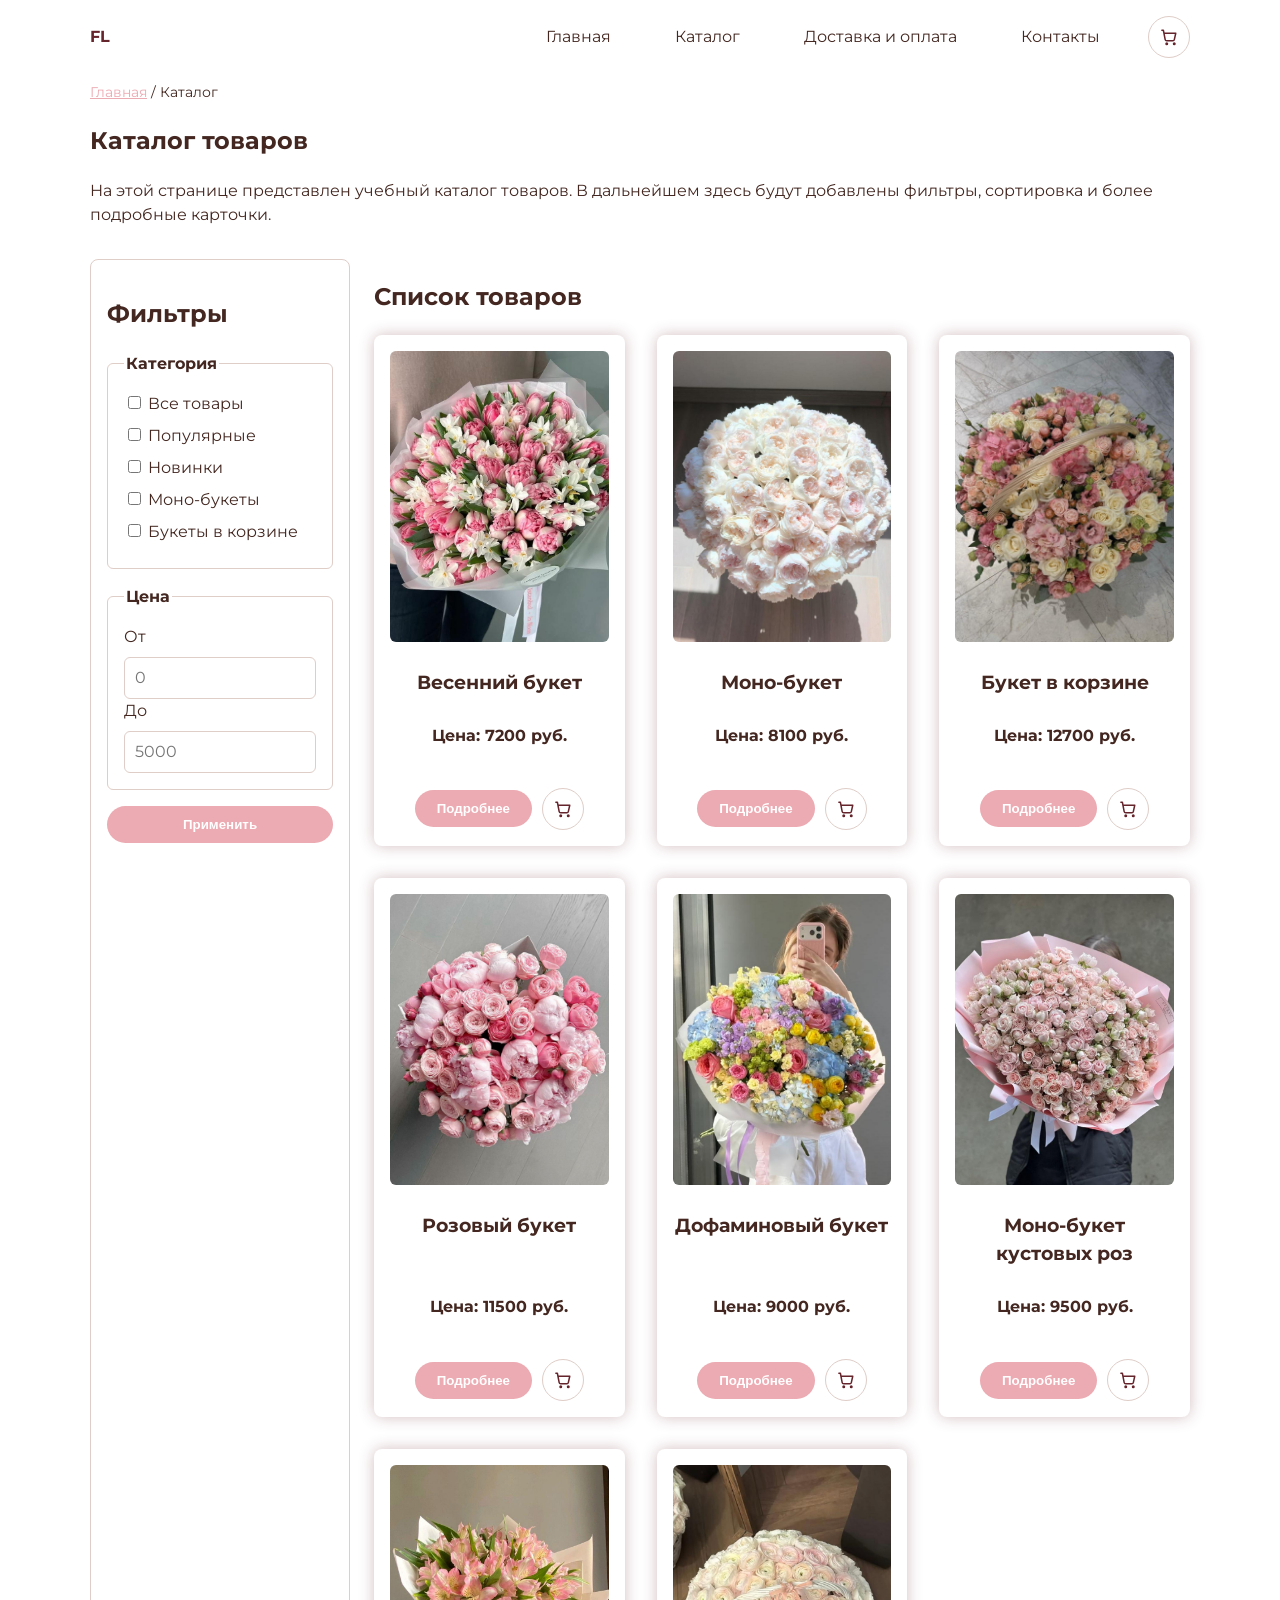
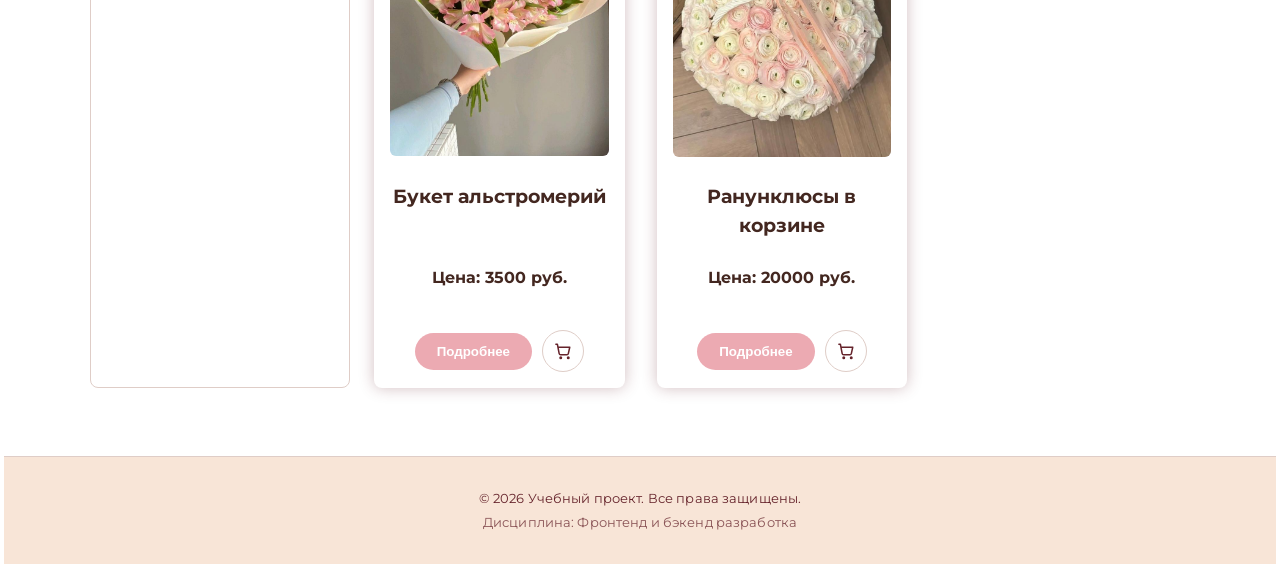
==== commit 2d6326d8: "5.3 часть дополнений к проекту" ====
--- a/catalog.html
+++ b/catalog.html
@@ -206,6 +206,11 @@
     </section>
   </main>
 
+  <div class="toast" id="toast" role="status" aria-live="polite">
+      <img class="toast__image" src="images/cat_toast1.gif" alt="">
+      <span class="toast__text" id="toast-text"></span>
+  </div>
+
   <dialog class="product-dialog" id="product-dialog" aria-labelledby="product-dialog-title">
     <div class="product-dialog__body">
       <button class="dialog-close" type="button" id="close-product-dialog" aria-label="Закрыть">×</button>
@@ -223,6 +228,7 @@
       </div>
     </div>
   </dialog>
+  
   <footer>
     <p>&copy; 2026 Учебный проект. Все права защищены.</p>
     <p>Дисциплина: Фронтенд и бэкенд разработка</p>
--- a/css/style.css
+++ b/css/style.css
@@ -33,6 +33,16 @@
 
   /* Размеры */
   --container-width: 1100px;
+  --icon-button-size: 42px;
+  --icon-size: 18px;
+  --product-image-height: 300px;
+  --product-image-height-md: 180px;
+  --product-image-height-sm: 160px;
+  --toast-image-size: 40px;
+  --toast-padding: 10px 20px 10px 10px;
+  --gap-sm: 10px;
+  --dialog-pop-translate: 10px;
+  --shadow-xl: 0 10px 30px rgba(0, 0, 0, 0.2);
 }
 
 
@@ -110,7 +120,7 @@
 }
 
 .site-header {
-  max-width: 1100px;
+  max-width: var(--container-width);
   margin: 0 auto;
 }
 
@@ -164,8 +174,8 @@
   display: inline-flex;
   align-items: center;
   justify-content: center;
-  width: 42px;
-  height: 42px;
+  width: var(--icon-button-size);
+  height: var(--icon-button-size);
   padding: 0;
   border: 1px solid var(--color-border);
   border-radius: 50%;
@@ -176,8 +186,8 @@
 }
 
 .cart-button svg {
-  width: 18px;
-  height: 18px;
+  width: var(--icon-size);
+  height: var(--icon-size);
   stroke: currentColor;
   fill: none;
   stroke-width: 2;
@@ -232,7 +242,7 @@
   display: flex;
   align-items: center;
   justify-content: flex-start;
-  padding: clamp(12px, 4vw, var(--space-xl));
+  padding: clamp(var(--radius-lg), 4vw, var(--space-xl));
   overflow: hidden;
 }
 
@@ -260,24 +270,18 @@
   position: relative;
   z-index: 1;
   max-width: clamp(220px, 45%, 560px);
-  padding: clamp(12px, 3vw, 32px);
-
+  padding: clamp(var(--radius-lg), 3vw, 32px);
   text-align: left;
   color: var(--color-white);
-
   background: rgba(67, 39, 32, 0.65);
-
   backdrop-filter: blur(6px);
-
   border-left: 4px solid var(--color-primary);
   border-radius: 0 var(--radius-lg) var(--radius-lg) 0;
-
-  box-shadow: 0 12px 35px rgba(0, 0, 0, 0.2);
+  box-shadow: 0 var(--radius-lg) 35px rgba(0, 0, 0, 0.2);
 }
 
 .hero-content h1 {
   margin: 0 0 16px;
-
   font-size: 16px;
   line-height: 1.6;
   font-weight: 600;
@@ -285,10 +289,8 @@
 
 .hero-content p {
   margin: 0 0 20px;
-
   font-size: 16px;
   line-height: 1.6;
-
   color: rgba(255, 255, 255, 0.9);
 }
 
@@ -313,14 +315,11 @@
 
 .hero-content li a {
   display: inline-block;
-
-  padding: 7px 12px;
+  padding: 7px var(--radius-lg);
   color: var(--color-white);
   background: rgba(255, 255, 255, 0.15);
-
   border: 1px solid rgba(255, 255, 255, 0.3);
   border-radius: 20px;
-
   text-decoration: none;
   font-size: 13px;
   transition: 0.2s;
@@ -340,19 +339,13 @@
   display: inline-block;
 
   padding: 11px 22px;
-
   color: var(--color-white);
   background-color: var(--color-primary);
-
   text-decoration: none;
-
   border: none;
   border-radius: 20px;
-
   cursor: pointer;
-
   font-weight: 600;
-
   transition: 0.2s;
 }
 
@@ -392,7 +385,7 @@
   background-color: var(--color-surface);
   border: 1px solid var(--color-border);
   border-radius: var(--radius-lg);
-  box-shadow: 0 12px 28px rgba(101, 35, 43, 0.08);
+  box-shadow: 0 var(--radius-lg) 28px rgba(101, 35, 43, 0.08);
 }
 
 .services-table th,
@@ -440,8 +433,8 @@
   left: 0;
   top: 50%;
   transform: translateY(-50%);
-  width: 12px;
-  height: 12px;
+  width: var(--radius-lg);
+  height: var(--radius-lg);
   border-radius: 50%;
   background: var(--color-primary);
   box-shadow: 0 2px 6px rgba(102, 34, 40, 0.18);
@@ -483,7 +476,7 @@
 .products-grid {
   display: grid;
   grid-template-columns: repeat(3, 1fr);
-  gap: var(--space-lg);
+  gap: var(--space-xl);
 }
 
 img {
@@ -494,7 +487,7 @@
 
 .product-card img {
   width: 100%;
-  height: 300px;
+  height: var(--product-image-height);
   object-fit: cover;
   border-radius: calc(var(--radius-md) - 2px);
 }
@@ -515,13 +508,13 @@
 
 @media (max-width: 900px) {
   .product-card img {
-    height: 180px;
+    height: var(--product-image-height-md);
   }
 }
 
 @media (max-width: 600px) {
   .product-card img {
-    height: 160px;
+    height: var(--product-image-height-sm);
   }
   .products-grid {
     grid-template-columns: 1fr;
@@ -532,7 +525,7 @@
   display: flex;
   align-items: center;
   justify-content: center;
-  gap: 10px;
+  gap: var(--gap-sm);
   margin-top: var(--space-md);
 }
 
@@ -546,6 +539,40 @@
   color: var(--color-white);
 }
 
+/* тостики */
+.toast {
+  position: fixed;
+  right: var(--space-lg);
+  bottom: var(--space-lg);
+  z-index: 100;
+  display: flex;
+  align-items: center;
+  gap: var(--radius-lg);
+  padding: var(--toast-padding);
+  border-radius: var(--radius-md);
+  background-color: var(--color-primary-dark);
+  color: var(--color-white);
+  font-size: 14px;
+  font-weight: 600;
+  box-shadow: var(--shadow-xl);
+  opacity: 0;
+  visibility: hidden;
+  transform: translateY(var(--space-md));
+  transition: opacity 0.25s ease, transform 0.25s ease, visibility 0.25s;
+}
+
+.toast.is-visible {
+  opacity: 1;
+  visibility: visible;
+  transform: translateY(0);
+}
+
+.toast__image {
+  flex-shrink: 0;
+  width: var(--toast-image-size);
+  height: var(--toast-image-size);
+  object-fit: cover;
+}
 
 /* ===============================
    12. Дополнительный информационный блок
@@ -569,6 +596,7 @@
   width: min(100% - 32px, 560px);
   padding: 0;
   border: none;
+  position: relative;
   border-radius: var(--radius-lg);
   background: var(--color-bg);
   box-shadow: 0 25px 60px rgba(67, 39, 32, 0.28);
@@ -612,7 +640,7 @@
 
 .dialog-eyebrow {
   margin: 0;
-  font-size: 12px;
+  font-size: var(--radius-lg);
   font-weight: 700;
   letter-spacing: 0.08em;
   text-transform: uppercase;
@@ -644,8 +672,8 @@
 
 .dialog-close {
   position: absolute;
-  top: 12px;
-  right: 12px;
+  top: var(--radius-lg);
+  right: var(--radius-lg);
   width: 34px;
   height: 34px;
   border: none;
@@ -681,12 +709,9 @@
 .form-field select,
 .form-field textarea {
   width: 100%;
-
-  padding: 10px 12px;
-
+  padding: 10px var(--radius-lg);
   border: 1px solid var(--color-border);
   border-radius: var(--radius-sm);
-
   font: inherit;
 }
 
@@ -696,9 +721,7 @@
 
 .form-field small {
   display: block;
-
   margin-top: var(--space-xs);
-
   color: var(--color-text);
 }
 
@@ -732,7 +755,7 @@
 
 .form-actions {
   display: flex;
-  gap: 12px;
+  gap: var(--radius-lg);
   margin-top: 20px;
 }
 
@@ -766,7 +789,7 @@
 .contact-list__label {
   display: block;
   margin-bottom: 4px;
-  font-size: 12px;
+  font-size: var(--radius-lg);
   font-weight: 700;
   letter-spacing: 0.04em;
   text-transform: uppercase;
@@ -796,9 +819,7 @@
 
 .breadcrumbs {
   max-width: var(--container-width);
-
   margin: 0 auto var(--space-md);
-
   font-size: 14px;
   color: var(--color-text);
 }
@@ -812,11 +833,7 @@
   color: var(--color-text);
 }
 
-.breadcrumbs__current {
-  color: var(--color-primary-dark);
-  font-weight: 700;
-}
-
+.breadcrumbs__current,
 .breadcrumbs__product {
   color: var(--color-primary-dark);
   font-weight: 700;
@@ -834,25 +851,18 @@
 
 .catalog-layout {
   max-width: var(--container-width);
-
   margin: 0 auto var(--space-xl);
-
   display: grid;
-
   grid-template-columns: 260px 1fr;
   grid-template-areas: "filters products";
-
   gap: var(--space-lg);
 }
 
 .catalog-filters {
   grid-area: filters;
-
   padding: var(--space-md);
-
   border: 1px solid var(--color-border);
   border-radius: var(--radius-md);
-
   background-color: var(--color-surface);
 }
 
@@ -889,12 +899,9 @@
 
 .filters-form input[type="number"] {
   width: 100%;
-
   padding: 8px 10px;
-
   border: 1px solid var(--color-border);
   border-radius: var(--radius-sm);
-
   font: inherit;
 }
 
@@ -980,7 +987,7 @@
   font-size: 14px;
   color: var(--color-text);
 }
-
+/* вопросы*/
 .faq-list {
   margin-top: var(--space-lg);
   display: grid;
@@ -1039,6 +1046,35 @@
    22. Контакты
    =============================== */
 
-  .open-order-dialog button {
+.open-order-dialog button {
    margin-left: var(--space-xl);
    }
+
+.success-message {
+  position: absolute;
+  top: 50%;
+  left: 50%;
+  transform: translate(-50%, -50%);
+  z-index: 10;
+  width: 80%;
+  padding: 24px;
+  text-align: center;
+  background-color: var(--color-white);
+  color: var(--color-primary-dark);
+  border: 2px solid var(--color-primary);
+  border-radius: var(--radius-lg);
+  box-shadow: 0 10px 30px rgba(0, 0, 0, 0.2);
+}
+
+.success-message strong {
+  display: block;
+  margin-bottom: var(--radius-lg);
+  color: var(--color-primary-dark);
+  font-size: 24px;
+}
+
+.success-message p {
+  margin: 0;
+  font-size: 16px;
+  color: var(--color-text);
+}
